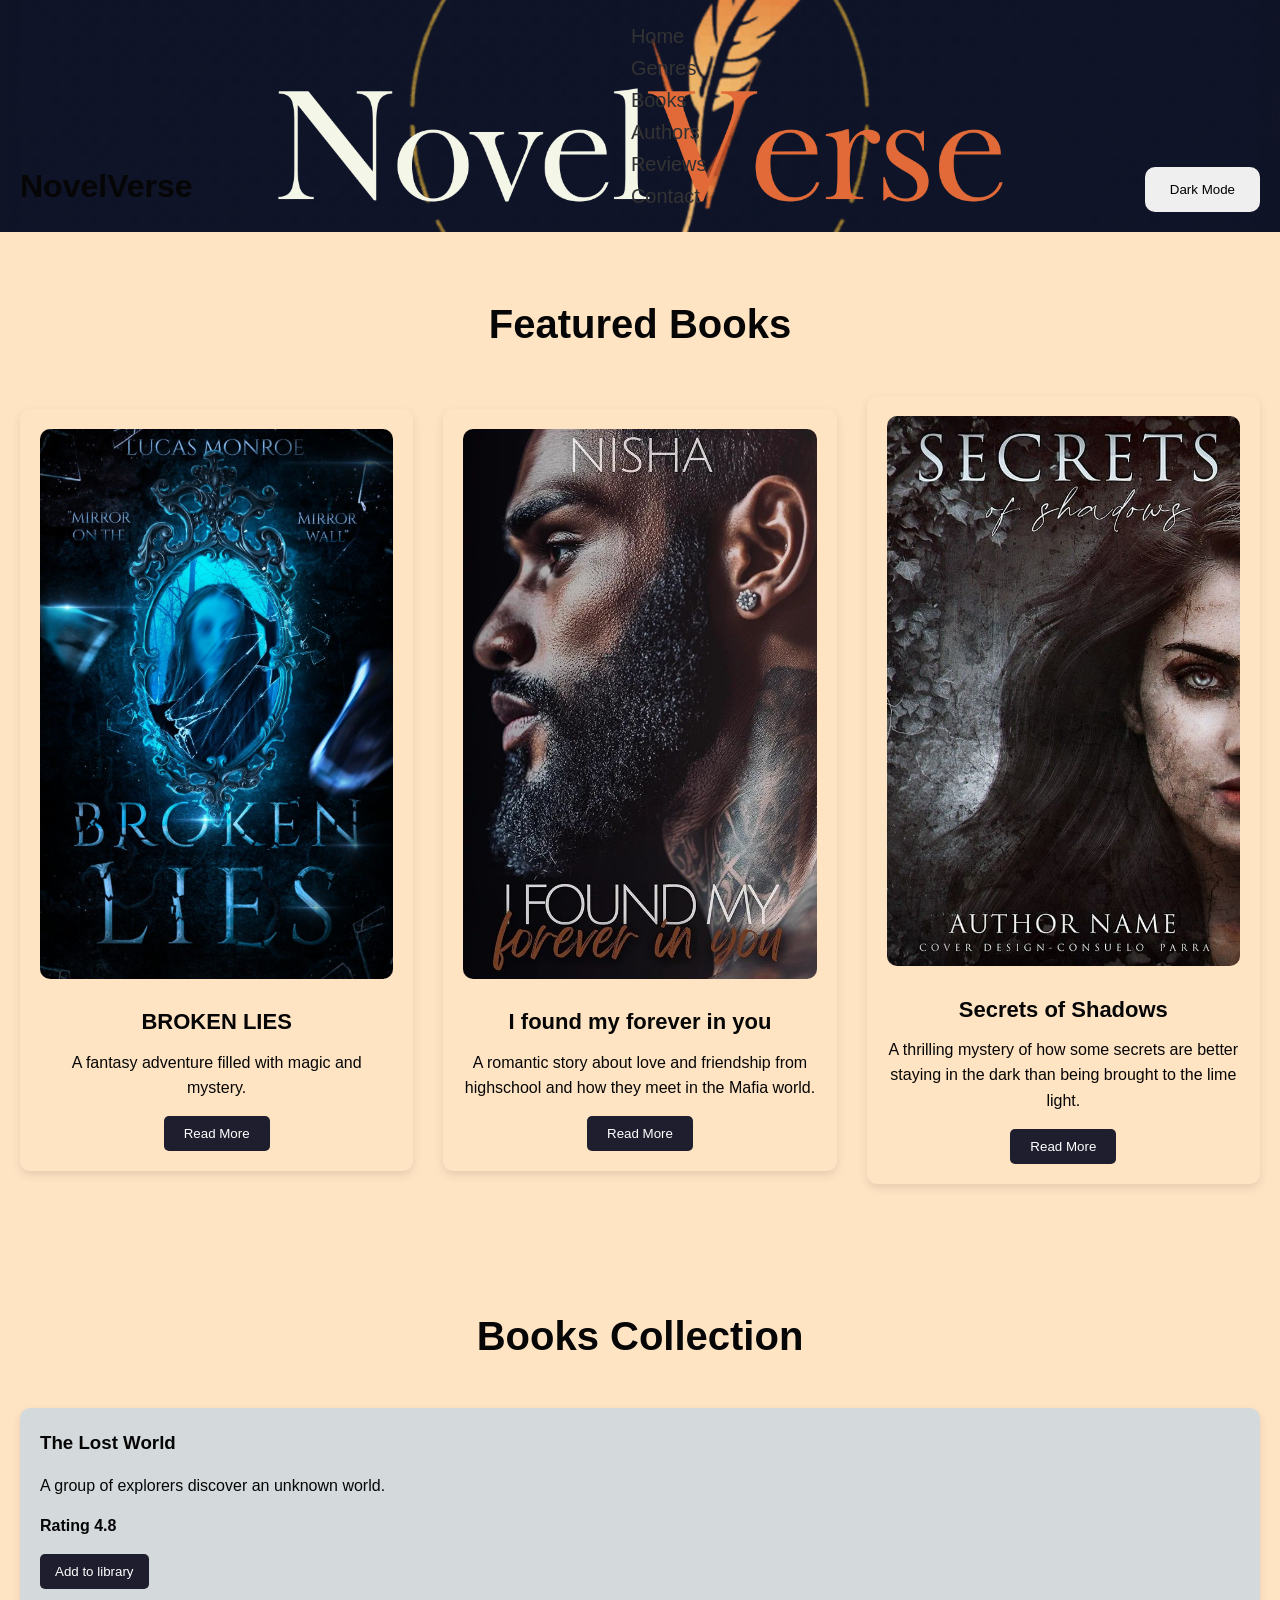
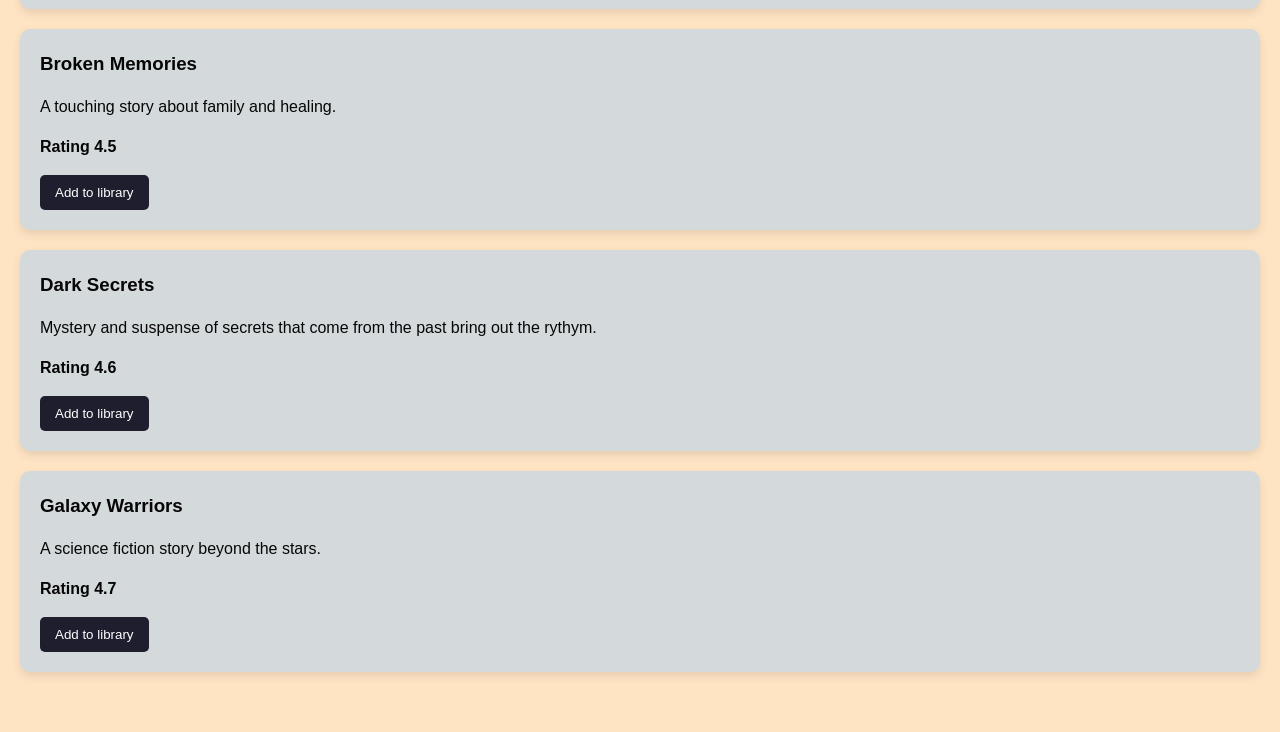
==== books.html @ 1f4577f9 "fix website paths" ====
<!DOCTYPE html>
<html lang="en">
    <head>
        <meta charset="UTF-8">
        <meta name="viewport"content="width=device-width,initial-scale=1.0">
        <title>NovelVerse</title>
        <link rel="stylesheet"href="styles.css">
    </head>
    <body>

        <header>
            <div class="logo">
                <h1>NovelVerse</h1>
            </div>

                    <nav>
                <ul>
                
                    <li><a  href="#home">Home</a></li>

                        <li><a href="#genres">Genres

                        </a>
                    </li>
                           
                           <li><a href="#books">Books</a></li>

                                <li><a href="#authors">Authors</a></li>

                                <li><a href="#reviews">Reviews</a></li>

                                        <li><a href="#contact">Contact</a></li>
                </ul>
            </nav>

            <button id="theme-toggle">Dark Mode</button>
        </header>

        <!--Featured Books-->
        <section class="featured-books">
            <h2>Featured Books</h2>
            
            <div class="book-container">
                <div class="book-card">
                    <img src="images/novel5.jpg"alt="Fantasy Book"width="350"height="450">
                    <h3>BROKEN LIES</h3>
                    <p>
                        A fantasy adventure filled with magic and mystery.
                    </p>
                    <button>Read More</button>
                                    </div>

                <div class="book-card">
                    <img src="images/novel2.jpg"alt="Romance Book"width="350"height="450">
                    <h3>I found my forever in you</h3>
                    <p>
                        A romantic story about love and friendship from highschool
                        and how they meet in the Mafia world.
                    </p>
                    <button>Read More</button>
                </div>

                <div class="book-card">
                    <img src="images/novel3.jpg"alt="Thriller Book"width="350"height="450">
                    <h3>Secrets of Shadows</h3>
                    <p>
                        A thrilling mystery of how some secrets are  better staying in the dark than being brought to the lime light.
                    </p>
                    <button>Read More</button>
                </div>

                

            </div>
        </section>

<!--Books Section-->
         <section id="books">
            <h2>Books Collection</h2>

            <div class="book-list">

                <div class="book-item">
                    <h3>The Lost World</h3>
                    <p>
                        A group of explorers discover an unknown world.
                    </p>
                    <span>Rating 4.8</span>
                    <button>Add to library</button>
                </div>

                <div class="book-item">
                    <h3>Broken Memories</h3>
                    <p>
                        A touching story about family and healing.
                    </p>
                    <span>Rating 4.5</span>
                    <button>Add to library</button>
                </div>

                <div class="book-item">
                    <h3>Dark Secrets</h3>
                    <p>
                        Mystery and suspense of secrets that come from the past bring out the rythym.
                    </p>
                    <span>Rating 4.6</span>
                    <button>Add to library</button>
                </div>

                <div class="book-item">
                    <h3>Galaxy Warriors</h3>
                    <p>
                        A science fiction story beyond the stars.
                    </p>
                    <span>Rating 4.7</span>
                   <button>Add to library</button> 
                </div>

            </div>
         </section>
---- styles.css ----
/*General Styling*/
* {
    margin:0;
    padding:0;
    box-sizing: border-box;
}

body {
    font-family:Arial, Helvetica, sans-serif;
    background-color:bisque;
    color: #060606;
    line-height: 1.6;
}

header {
    display:flex;
    justify-content: space-between;
    align-items: flex-end;
    padding:20px;
    background-color:white;
     background-image: url("images/novel1.png");
    background-size: cover;
    background-position: center;
    background-repeat: no-repeat;
    
}

nav ul li a:hover::after{
    width:100%
}

nav ul li a{
    text-decoration: none;
    color:#333;
    font-weight: 500;
    position: relative;
    transition: 0.3s ease;
    font-size: 20px;
}

nav ul{
    display: flexbox;
    gap:60px;
    list-style: none;
}

nav ul li a:hover{
    color:#000;
}
#theme-toggle{
    padding:15px 25px;
    border:none;
    color:black;
    cursor: pointer;
    border-radius: 10px;
}

#theme-toggle:hover{
    opacity:0.8;
}

/*Hero Section*/
.hero{
    height:90vh;
    display:flex;
    justify-content: center;
    align-items: center;
    text-align: center;
    padding: 20px;
    background: linear-gradient(rgba(0,0,0,0.5),rgba(0,0,0,0.5)),url('../images/novel10.jpg');
    color:rgb(3, 3, 3);
    background-size: cover;
    background-position: center;
}

.hero-text h2{
    font-size: 60px;
    margin-bottom: 19px;
}

.hero-text p{
    font-size: 25px;
    margin-bottom: 28px;
}

.hero-text input{
    padding:20px;
    width:170px;
    border:none;
    border-radius: 8px;
}

.hero-text button{
    padding: 15px 25px;
    border: none;
    background-color: #ffb703;
    cursor: pointer;
    border-radius: 5px;
}
/*Featured books*/
.featured-books{
    padding:60px 20px;
    text-align: center;
}
.featured-books h2{
    font-size: 40px;
    margin-bottom: 40px;
}
.book-container{
    display: grid;
    grid-template-columns: repeat(auto-fit,minmax(250px,1fr));
    gap:30px
}
.book-card{
    padding:20px;
    border-radius: 10px;
    box-shadow: 0 4px 10px rgba(0,0,0,0.1);
    transition: 0.3s;
}
.book-card:hover{
    transform: translateY(-10px);
}

.book-card img{
    width: 100%;
    height: 550px;
    object-fit: cover;
    border-radius: 10px;
}
.book-card h3{
    margin-top: 18px;
    font-size: 22px;
}

.book-card p{
    margin-top: 10px;
    margin-bottom: 15px;
}
.book-card button{
    padding:10px 20px;
    border:none;
    background-color: #1e1e2f;
    cursor: pointer;
    border-radius: 5px;
    color:white;
}
.book-card button:hover{
    background-color: #ffb703;
    color: black;
}

/*Genre Section*/
#genres{
    padding: 60px 20px;
    background-color: #edf2f4;
    text-align: center;
}
#genres h2{
    font-size: 40px;
    margin-bottom: 40px;
}
.genre-container{
    display: flex;
    flex-wrap: wrap;
    justify-content: center;
    gap: 20px;
}
.genre-card{
    background-color: #1e1e2f;
    color:white;
    padding: 30px;
    width:200px;
    border-radius: 10px;
    transition: 0.3s;
}
.genre-card:hover{
    background-color: #ffb703;
    color: black;
    transform:scale(1.05);
}
/*Book Collection*/
#books{
    padding:60px 20px;
}
#books h2{
    text-align: center;
    font-size: 40px;
    margin-bottom: 40px;
}
.book-list{
    display: grid;
    grid-template-columns: repeat(auto-fit,minimax(250px,1fr));
    gap: 20px;
}

.book-item{
    padding: 20px;
    background-color: rgb(212, 218, 220);
    border-radius: 10px;
    box-shadow: 0 4px 10px rgba(0,0,0,0.1);
}
.book-item h3{
    margin-bottom: 15px;
}
.book-item p{
    margin-bottom: 15px;
}
.book-item span{
    display: block;
    margin-bottom: 15px;
    font-weight: bold;
}
.book-item button{
    padding: 10px 15px;
    background-color: #1e1e2f;
    color: white;
    border: none;
    border-radius: 5px;
    cursor: pointer;
}
.book-item button:hover{
    background-color: #ffb703;
    color: black;
}

/*Author Section*/
#authors{
    padding: 60px 20px;
    background-color:rgb(212, 218, 220);
}
#authors h2{
    text-align: center;
    font-size: 40px;
    margin-bottom: 40px;
}
.author-container{
    display: flex;
    flex-wrap: wrap;
    gap:30px;
    justify-content: center;
}

.author-card{
    width: 430px;
    padding: 10px;
    background-color: antiquewhite;
    border-radius: 5px;
    text-align: center;
    box-shadow: 0 4px 10px rgba(0,0,0,0.1);
}

.author-card img{
    width:150px;
    height: 150px;
    border-radius: 50%;
    object-fit: cover;
    margin-bottom: 10px;
} 
/*Testimonials*/
#reviews{
    padding: 60px 20px;
}
#reviews h2{
    text-align: center;
    font-size: 35px;
    margin-bottom: 35px;
}

.testimonial-container{
    display: flex;
    flex-wrap: wrap;
    gap: 20px;
    justify-content: center;
}

/*Newsletter*/
.newsletter{
    padding: 60px 20px;
    text-align: center;
    background-color: #1e1e2f;
    color: #edf2f4;
}

.newsletter input{
    padding: 15px;
    width: 250px;
    border: none;
    border-radius: 5px;
}
.newsletter button{
    padding: 15px 18px;
    border: none;
    background-color: #ffb703;
    cursor: pointer;
    border-radius: 5px;
}

/*Contact Section*/
#contact{
    padding: 60px 20px;
}

#contact h2{
    text-align: center;
    margin-bottom: 40px;
    font-size: 40px;
}

.contact form{
    max-width: 700px;
    margin: auto;
    background-color: aliceblue;
    padding: 30px;
    border-radius: 10px;
    box-shadow: 0 4px 10px rgba(0,0,0,0.1);
    text-align: center;
}

.form-group{
    margin-bottom: 20px;
}

.form-group label{
    display: block;
    margin-bottom: 10px;
}

.form-group input,
.form-group textarea{
    width: 240px;
    padding: 15px;
    border: 1px solid #ccc;
    border-radius: 5px;
}

.contact-form button{
    padding: 15px 20px;
    border: none;
    background-color: #1e1e2f;
    color: white;
    cursor: pointer;
    border-radius: 5px;
}

.contact-form button:hover{
    background-color: #ffb703;
    color: black;
}
/*FAQ section*/
.faq-section{
    padding: 60px 20px;
    background-color: #edf2f4;
}
.faq-section h2{
    text-align: center;
    margin-bottom: 40px;
}

.faq-item{
    background-color: white;
    margin-bottom: 20px;
    padding: 20px;
    border-radius: 10px;
}

/*Footer*/
footer{
    background-color: #1e1e2f;
    color: white;
    padding: 50px 20px;
}

.footer-content{
    display: grid;
    grid-template-columns: repeat(auto-fit,minmax(200px,1fr));
    gap:30px;
}
.footer-section h3{
    margin-bottom: 15px;
    
}

.footer-section ul{
    list-style: none;
}
.footer-section ul li{
    margin-bottom: 10px;
}

.footer-section ul li a{
    text-decoration: none;
    color: white;
}

.footer-section ul li a:hover{
    color:#ffb703;
}
.footer-bottom{
    text-align: center;
    margin-top: 40px;
    border-top: 1px solid #444;
    padding-top: 20px;
}

/*Responsive Design*/
@media(max-width:768px){
header{
    flex-direction: column;
    gap:20px;

}
}
nav ul{
    flex-direction: column;
    gap: 20px;
}

.hero-text h2{
font-size: 40px;
}

.hero-text input{
    width: 100%;
    margin-bottom: 15px;
}

.newsletter input{
    width:100%;
    margin-bottom: 15px;
}

.book-container,
.author-container,
.testimonial-container,
.genre-container{
    flex-direction: column;
    align-items: center;
}
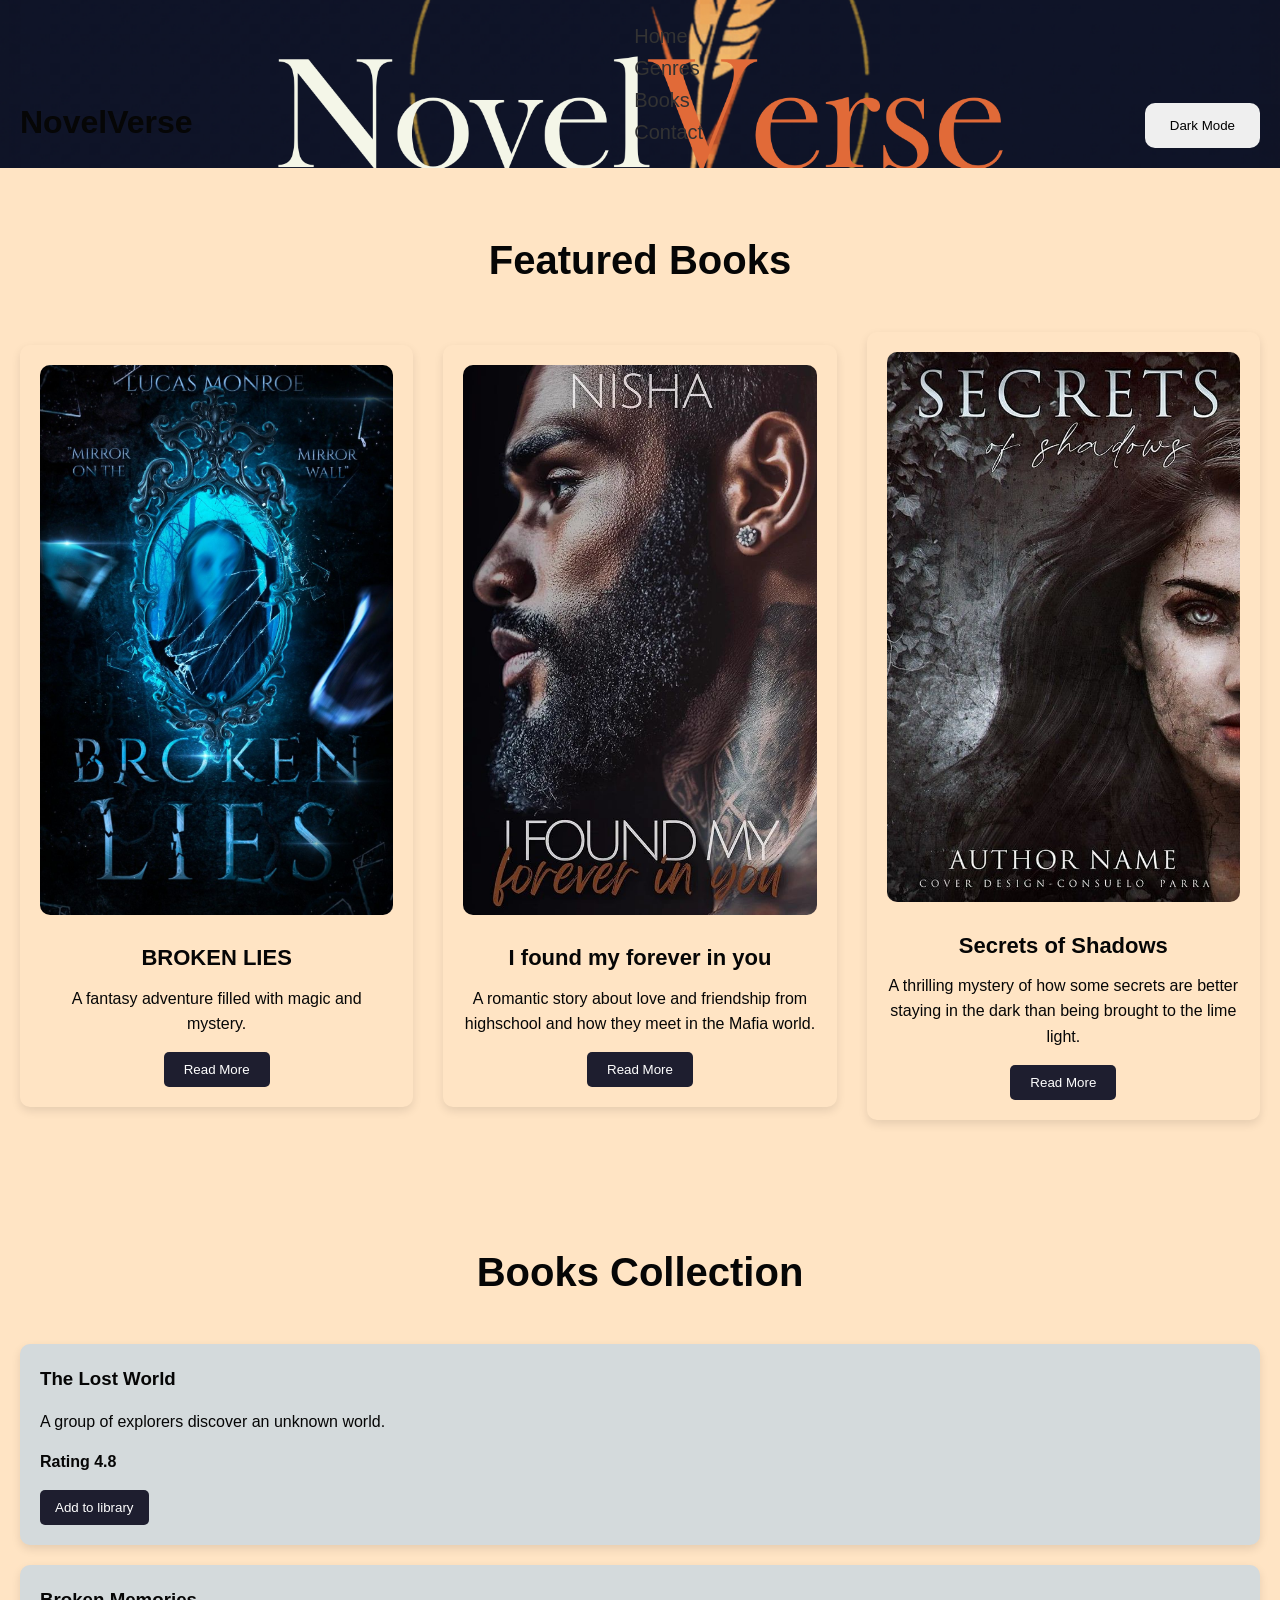
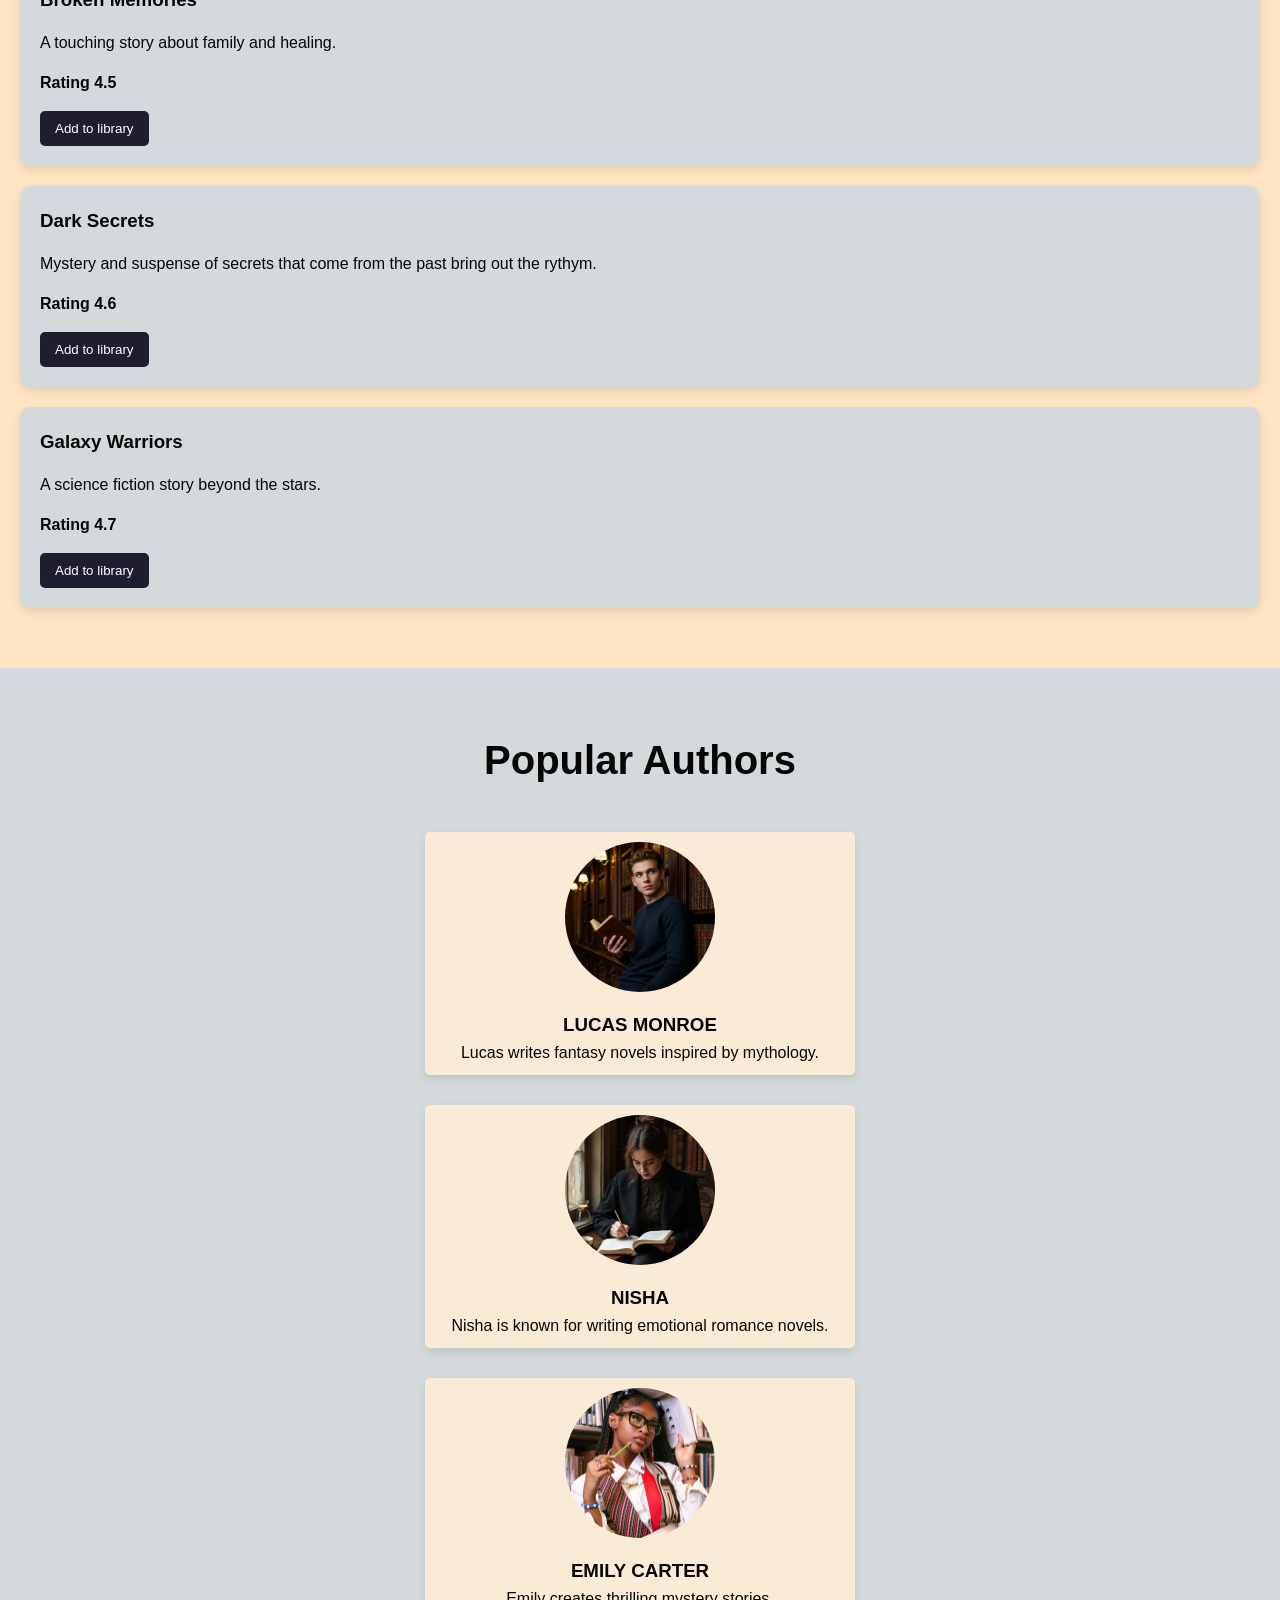
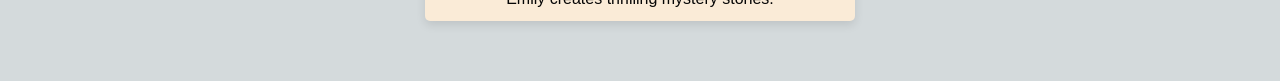
==== commit 4760b25a: "add authors section inbooks.html" ====
--- a/books.html
+++ b/books.html
@@ -25,9 +25,9 @@
                            
                            <li><a href="#books">Books</a></li>
 
-                                <li><a href="#authors">Authors</a></li>
+                            
 
-                                <li><a href="#reviews">Reviews</a></li>
+                                
 
                                         <li><a href="#contact">Contact</a></li>
                 </ul>
@@ -119,6 +119,41 @@
             </div>
          </section>
 
+        <!--Author Section-->
+         <section id="authors">
+            <h2>Popular Authors</h2>
+
+            <div class="author-container">
+
+                <div class="author-card">
+                    <img src="images/novel7.jpg"alt="novel7"width="350"height="450">
+                    <h3>LUCAS MONROE</h3>
+                    <p>
+                        Lucas writes fantasy novels inspired by mythology.
+                     </p>
+
+                </div>
+
+                <div class="author-card">
+                    <img src="images/novel6.jpg"alt="novel6"width="350"height="450">
+                    <h3>NISHA</h3>
+                    <p>
+                        Nisha is known for writing emotional romance novels.
+                     </p>
+                     
+                </div>
+
+                <div class="author-card">
+                    <img src="images/novel8.jpg"alt="novel8"width="350"height="450">
+                    <h3>EMILY CARTER</h3>
+                    <p>
+                        Emily creates thrilling mystery stories.
+                    </p>
+                </div>
+
+            </div>
+         </section> 
+
          
 
                     
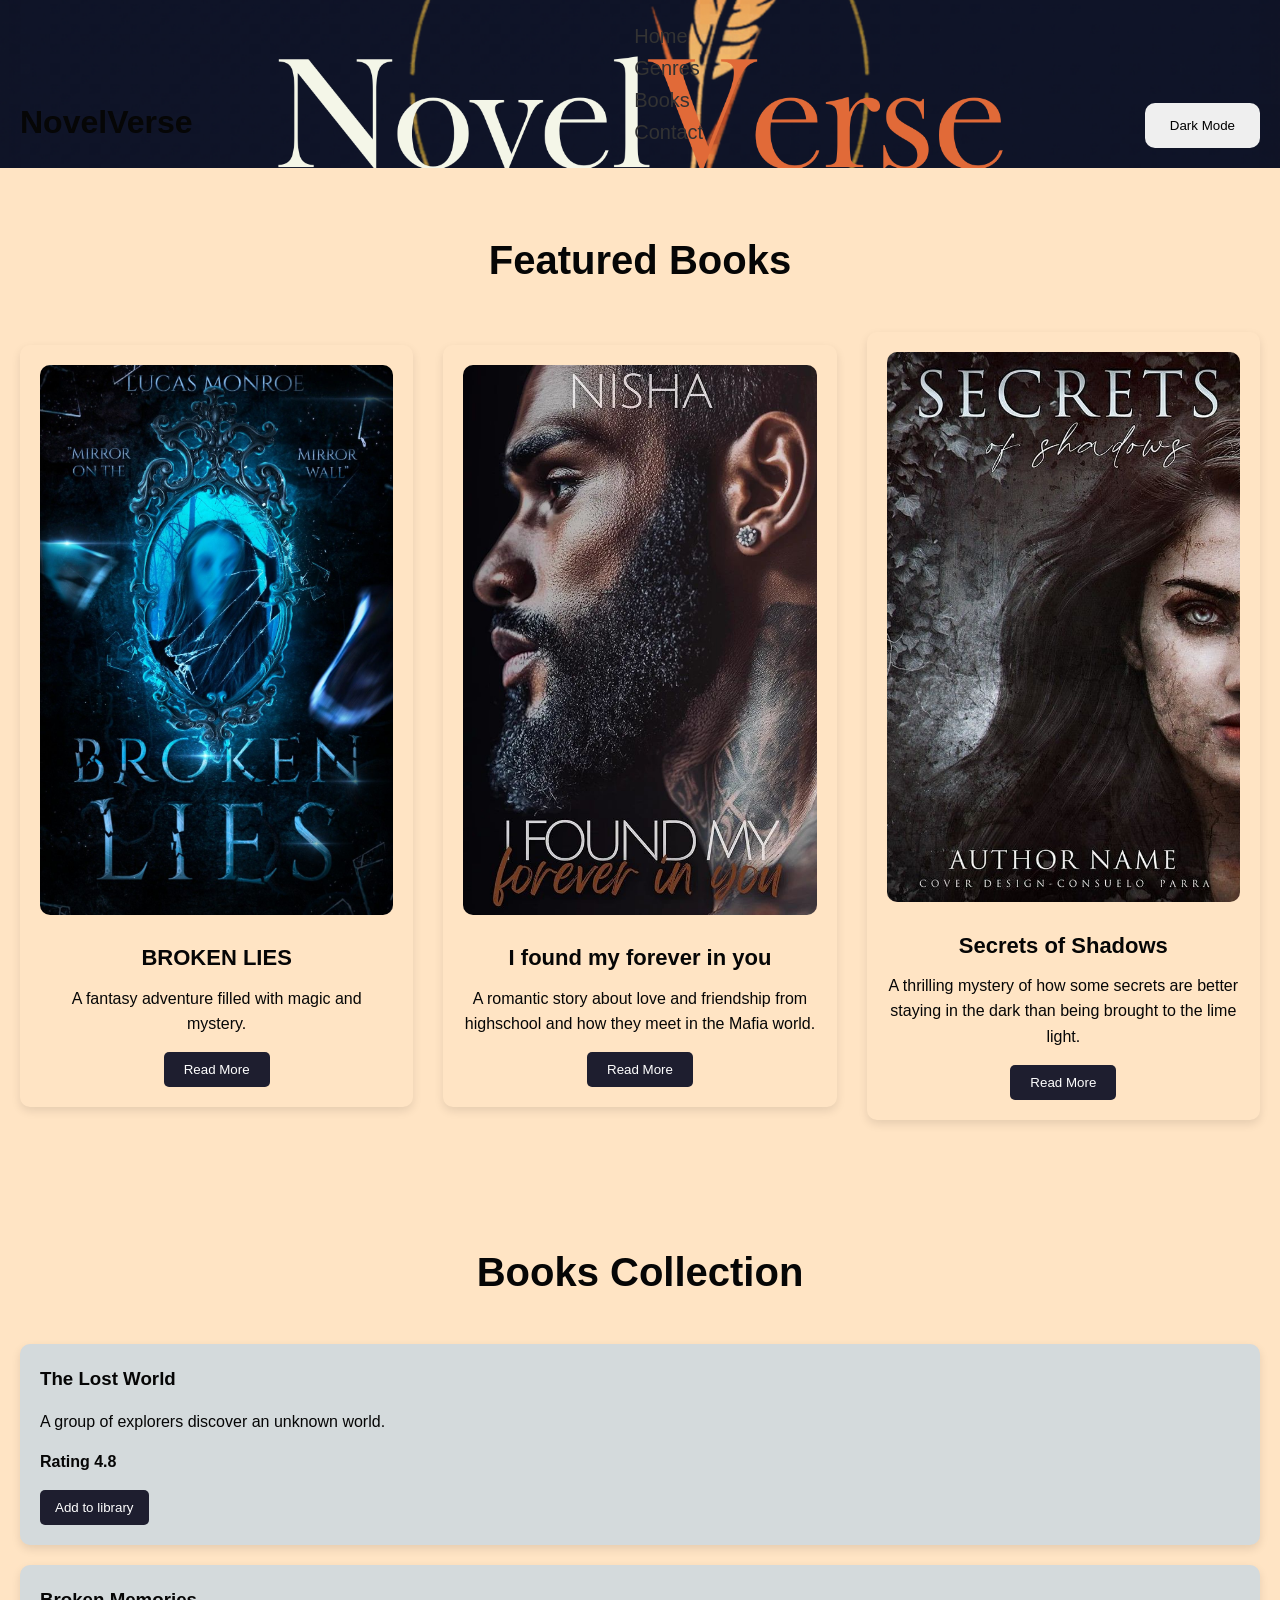
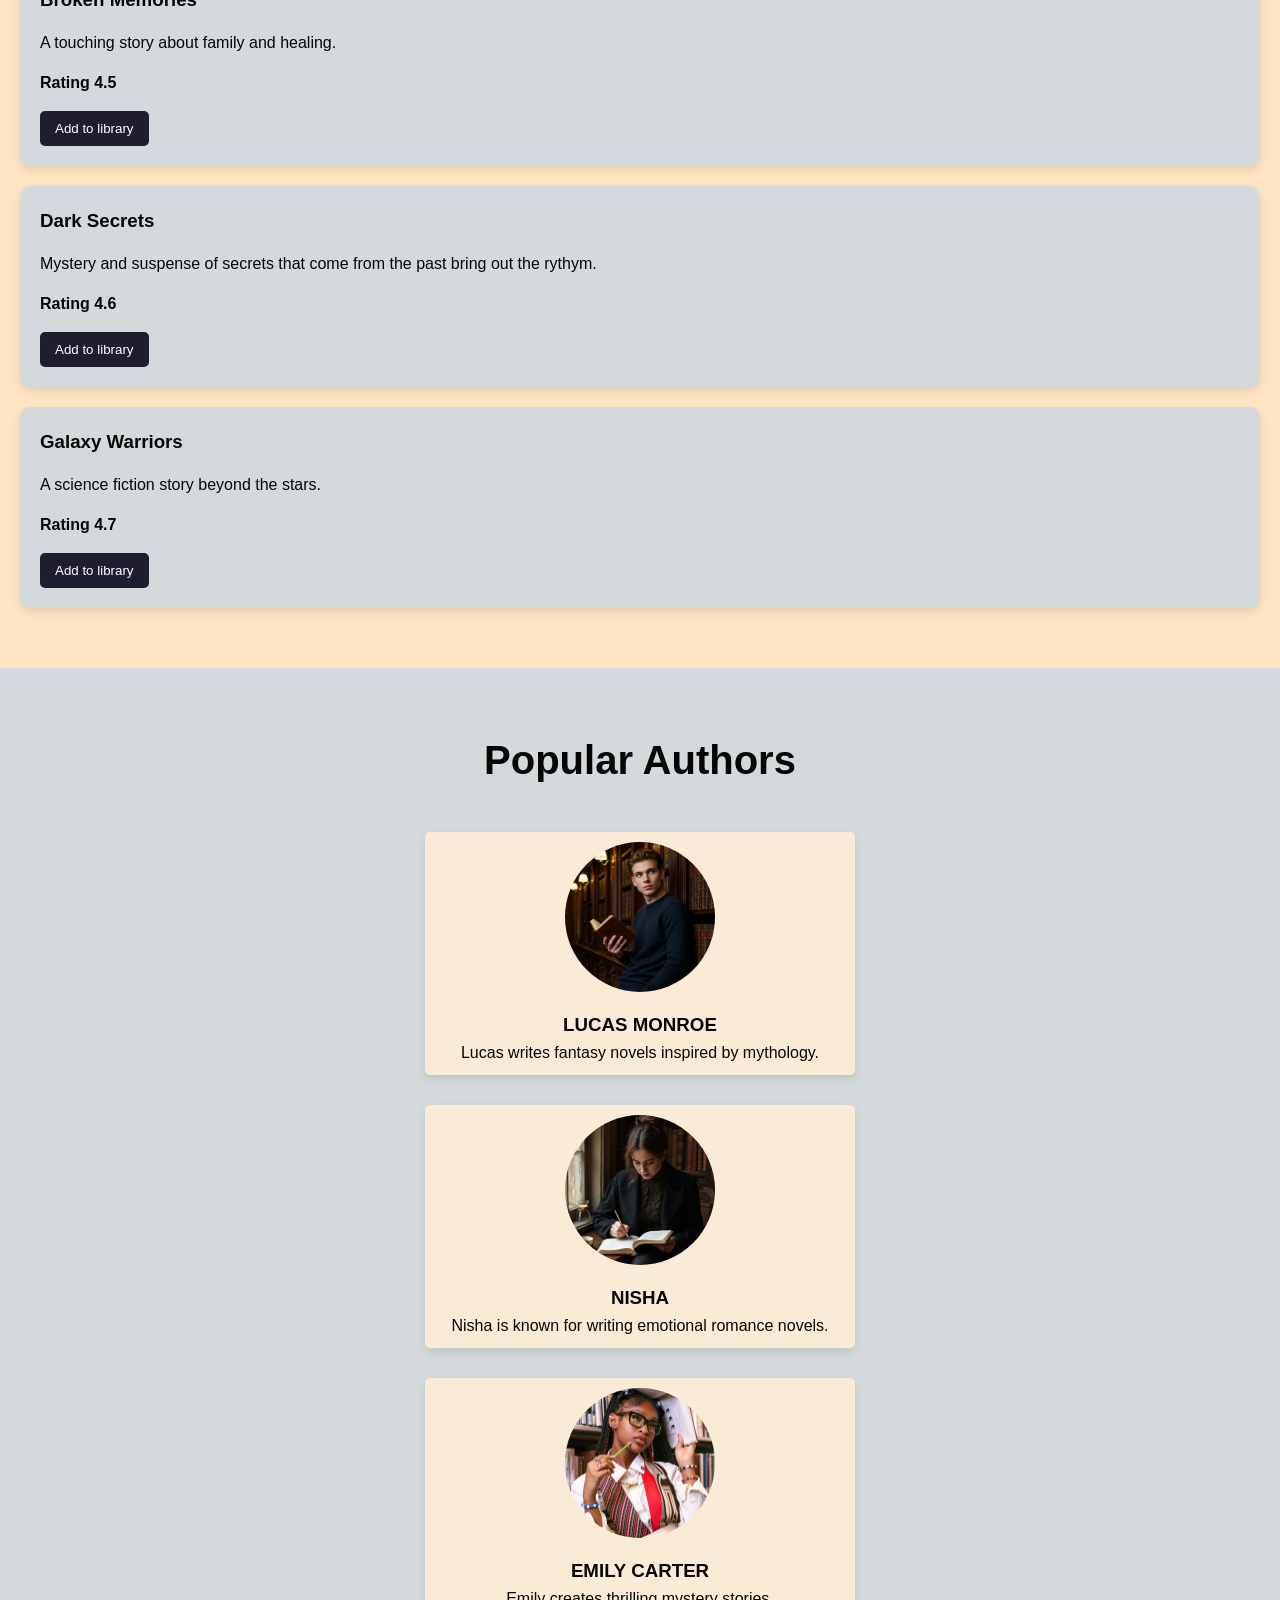
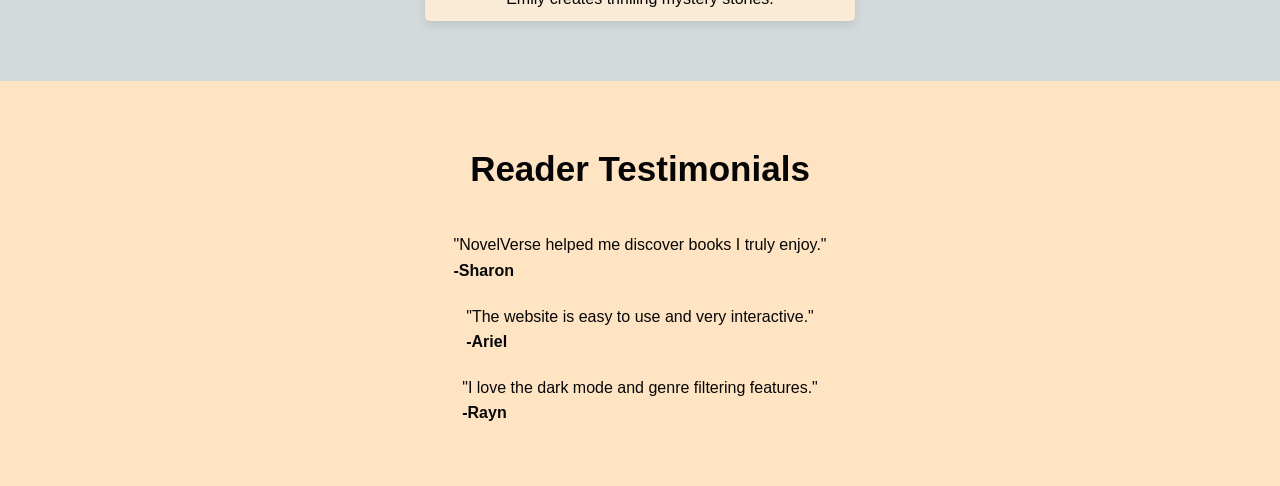
==== commit f91b6b5c: "add testimonials reviews in books.html" ====
--- a/books.html
+++ b/books.html
@@ -154,6 +154,37 @@
             </div>
          </section> 
 
+         <!--Testimonials-->
+         <section id="reviews">
+            <h2>Reader Testimonials</h2>
+
+            <div class="testimonial-container">
+
+                <div class="testimonial-card">
+                    <p>
+                        "NovelVerse helped me discover books I truly enjoy."
+                    </p>
+                    <h4>-Sharon</h4>
+                </div>
+
+                <div class="testimonial-card">
+                    <p>
+                        "The website is easy to use and very interactive."
+                    </p>
+                    <h4>-Ariel</h4>
+                </div>
+
+                <div class="template-container">
+                    <p>
+                        "I love the dark mode and genre filtering features."
+                    </p>
+                    <h4>-Rayn</h4>
+                </div>
+
+            </div>
+        </section>
+
+
          
 
                     
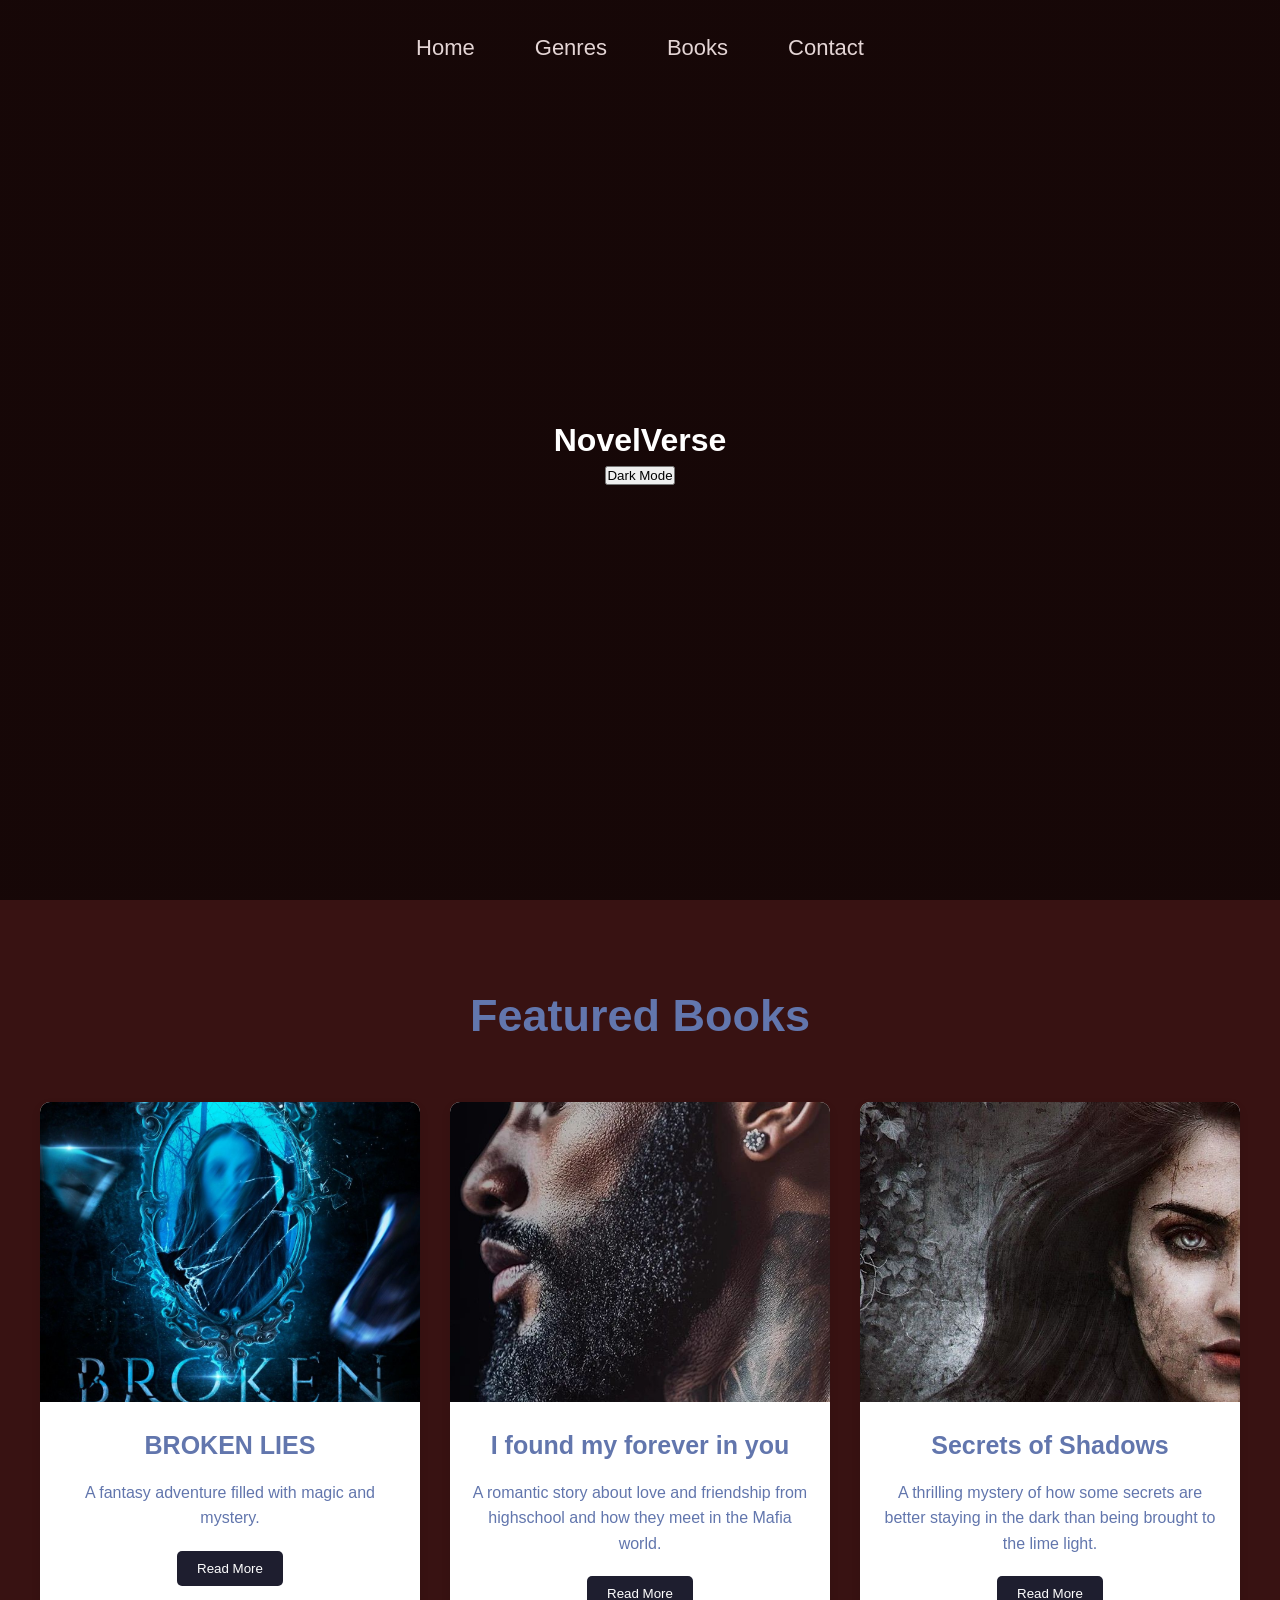
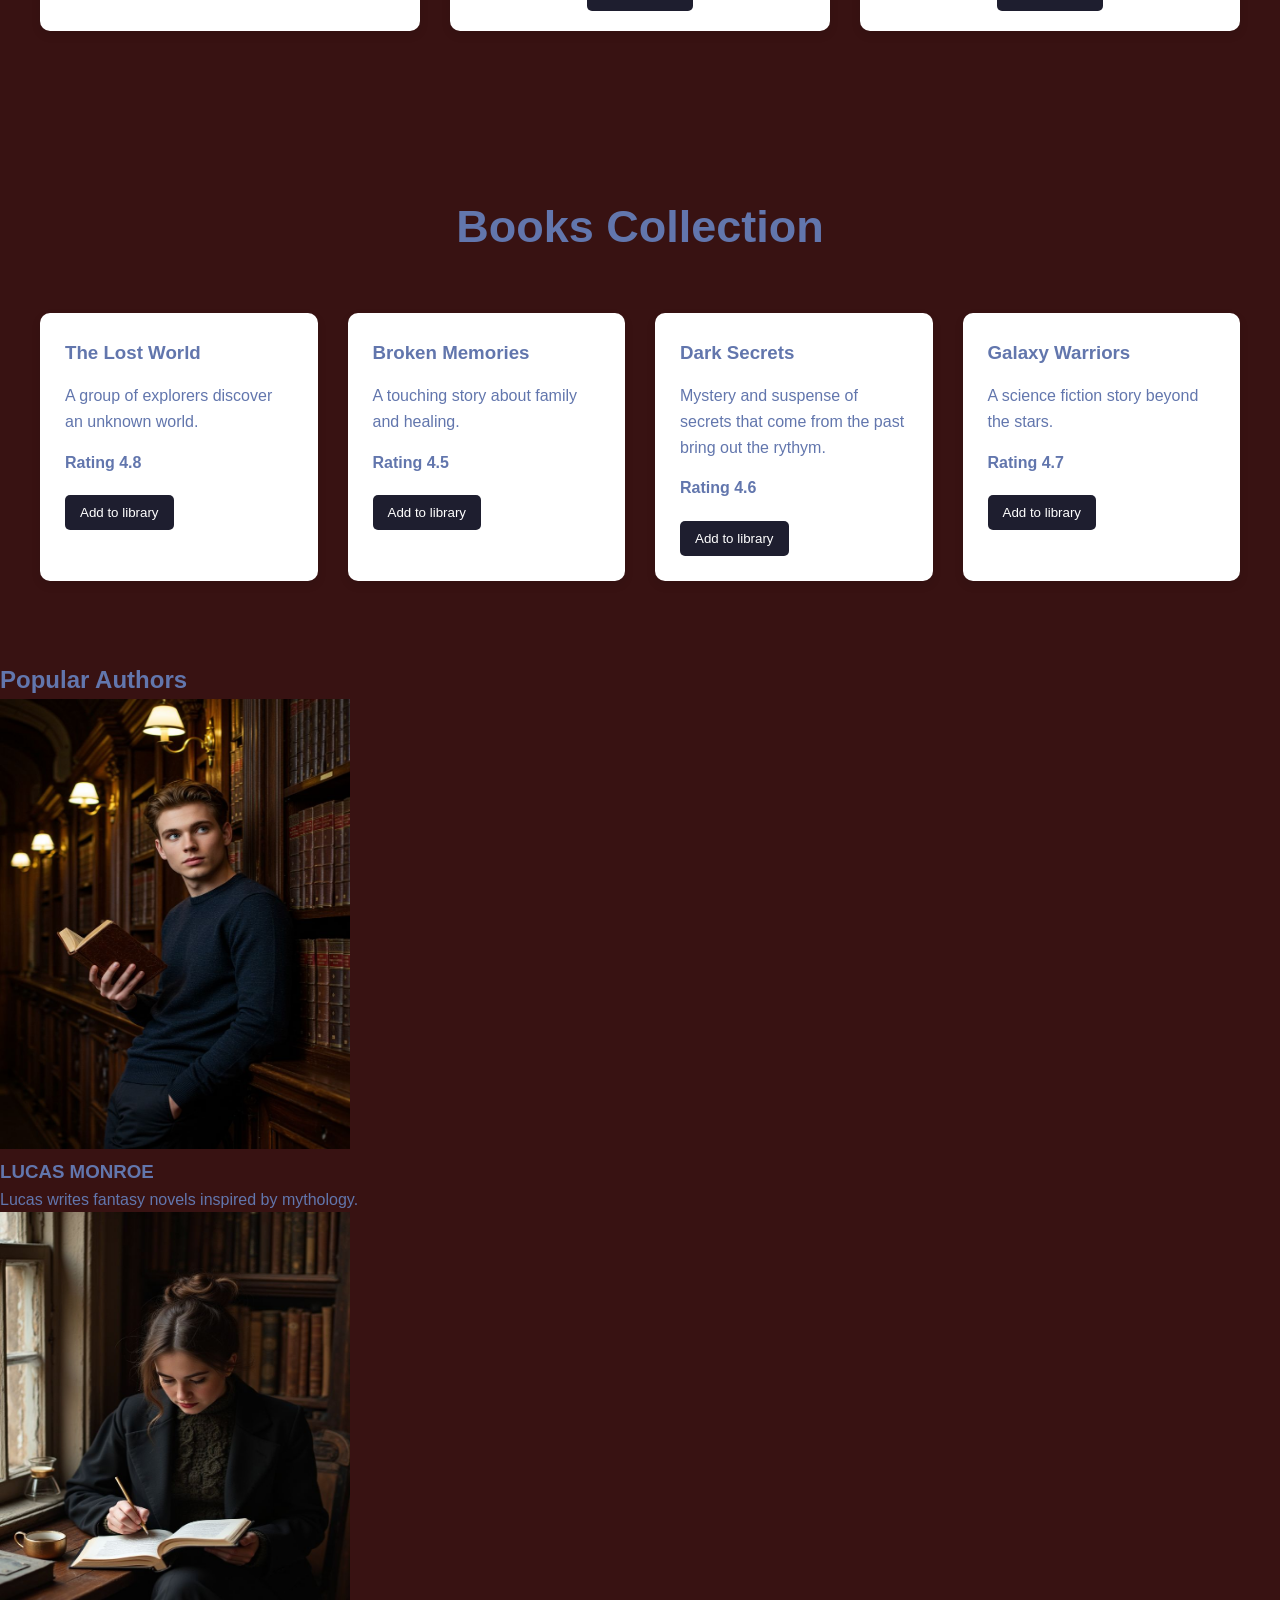
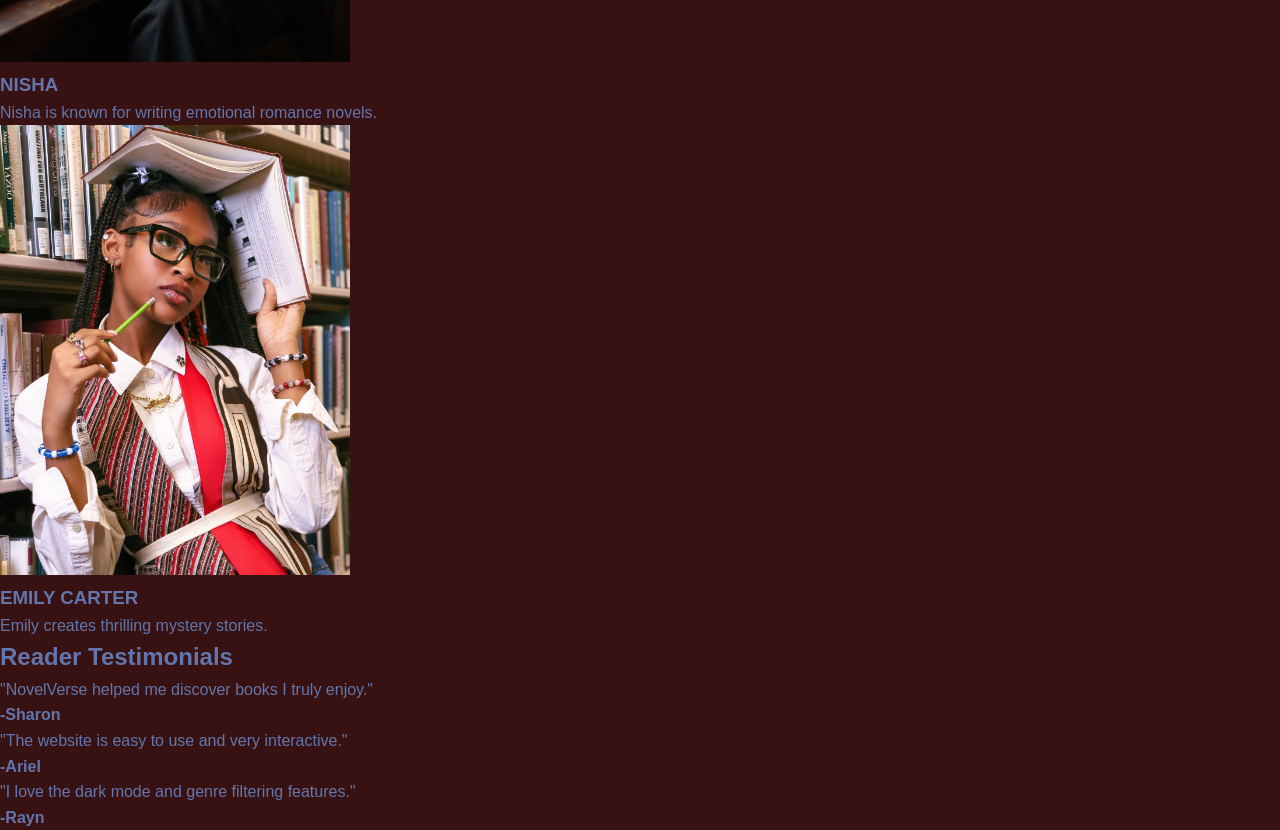
==== commit 80fdd0e4: "chore:correction on nav links" ====
--- a/books.html
+++ b/books.html
@@ -16,20 +16,17 @@
                     <nav>
                 <ul>
                 
-                    <li><a  href="#home">Home</a></li>
+                    <li><a  href="#index.html">Home</a></li>
 
-                        <li><a href="#genres">Genres
+                        <li><a href="#genres.html">Genres
 
                         </a>
                     </li>
                            
-                           <li><a href="#books">Books</a></li>
+                           <li><a href="#books.html">Books</a></li>
+    
 
-                            
-
-                                
-
-                                        <li><a href="#contact">Contact</a></li>
+                                        <li><a href="#contact.html">Contact</a></li>
                 </ul>
             </nav>
 
@@ -183,7 +180,15 @@
 
             </div>
         </section>
+<!--JavaScript File-->
+        <script src="script.js"></script>
+        
 
+    </body>
+
+
+
+</html>
 
          
 
--- a/styles.css
+++ b/styles.css
@@ -1,438 +1,620 @@
-/*General Styling*/
-* {
+/* =========================
+   GLOBAL STYLING
+========================= */
+
+*{
     margin:0;
     padding:0;
-    box-sizing: border-box;
-}
-
-body {
-    font-family:Arial, Helvetica, sans-serif;
-    background-color:bisque;
-    color: #060606;
-    line-height: 1.6;
-}
-
-header {
+    box-sizing:border-box;
+}
+
+body{
+    font-family:Arial, sans-serif;
+    background-color:#381212;
+    color:#6276ad;
+    line-height:1.6;
+}
+
+/* =========================
+ HEADER SECTION
+========================= */
+
+header{
+    background:
+    linear-gradient(rgba(0,0,0,0.6),
+    rgba(0,0,0,0.6)),
+    url("images/novel1.jpg");
+
+    background-size:cover;
+    background-position:center;
+    background-repeat:no-repeat;
+
+    height:100vh;
+
     display:flex;
-    justify-content: space-between;
-    align-items: flex-end;
+    flex-direction:column;
+    justify-content:center;
+    align-items:center;
+
+    color:white;
+    text-align:center;
     padding:20px;
-    background-color:white;
-     background-image: url("images/novel1.png");
-    background-size: cover;
-    background-position: center;
-    background-repeat: no-repeat;
-    
+}
+
+/* =========================
+   NAVIGATION
+========================= */
+
+nav{
+    position:absolute;
+    top:30px;
+    width:100%;
+}
+
+nav ul{
+    display:flex;
+    justify-content:center;
+    align-items:center;
+    gap:60px;
+    list-style:none;
+}
+
+nav ul li a{
+    text-decoration:none;
+    color:rgb(228, 213, 213);
+    font-size:22px;
+    font-weight:500;
+    position:relative;
+    transition:0.3s ease;
+}
+
+/* Hover Effect */
+
+nav ul li a:hover{
+    color:#ffb703;
+}
+
+/* Underline Animation */
+
+nav ul li a::after{
+    content:"";
+    position:absolute;
+    left:0;
+    bottom:-8px;
+
+    width:0%;
+    height:2px;
+
+    background-color:#ffb703;
+    transition:0.3s ease;
 }
 
 nav ul li a:hover::after{
-    width:100%
-}
-
-nav ul li a{
-    text-decoration: none;
-    color:#333;
-    font-weight: 500;
-    position: relative;
-    transition: 0.3s ease;
-    font-size: 20px;
-}
-
-nav ul{
-    display: flexbox;
-    gap:60px;
-    list-style: none;
-}
-
-nav ul li a:hover{
-    color:#000;
-}
-#theme-toggle{
+    width:100%;
+}
+
+/* Active Link */
+
+nav ul li a.active::after{
+    width:100%;
+}
+
+/* =========================
+   HERO CONTENT
+========================= */
+
+.hero-text h1{
+    font-size:70px;
+    margin-bottom:20px;
+}
+
+.hero-text p{
+    font-size:22px;
+    margin-bottom:30px;
+    max-width:700px;
+}
+
+/* Search Bar */
+
+.hero-text input{
+    padding:15px;
+    width:300px;
+    border:none;
+    border-radius:5px;
+    outline:none;
+}
+
+.hero-text button{
     padding:15px 25px;
     border:none;
-    color:black;
-    cursor: pointer;
-    border-radius: 10px;
-}
-
-#theme-toggle:hover{
-    opacity:0.8;
-}
-
-/*Hero Section*/
-.hero{
-    height:90vh;
-    display:flex;
-    justify-content: center;
-    align-items: center;
-    text-align: center;
-    padding: 20px;
-    background: linear-gradient(rgba(0,0,0,0.5),rgba(0,0,0,0.5)),url('../images/novel10.jpg');
-    color:rgb(3, 3, 3);
-    background-size: cover;
-    background-position: center;
-}
-
-.hero-text h2{
-    font-size: 60px;
-    margin-bottom: 19px;
-}
-
-.hero-text p{
-    font-size: 25px;
-    margin-bottom: 28px;
-}
-
-.hero-text input{
-    padding:20px;
-    width:170px;
-    border:none;
-    border-radius: 8px;
-}
-
-.hero-text button{
-    padding: 15px 25px;
-    border: none;
-    background-color: #ffb703;
-    cursor: pointer;
-    border-radius: 5px;
-}
-/*Featured books*/
+    border-radius:5px;
+    background-color:#ffb703;
+    cursor:pointer;
+    transition:0.3s ease;
+}
+
+.hero-text button:hover{
+    background-color:white;
+}
+
+/* =========================
+   FEATURED BOOKS
+========================= */
+
 .featured-books{
-    padding:60px 20px;
-    text-align: center;
-}
+    padding:80px 40px;
+    text-align:center;
+}
+
 .featured-books h2{
-    font-size: 40px;
-    margin-bottom: 40px;
-}
+    font-size:45px;
+    margin-bottom:50px;
+}
+
 .book-container{
-    display: grid;
-    grid-template-columns: repeat(auto-fit,minmax(250px,1fr));
-    gap:30px
-}
+    display:grid;
+    grid-template-columns:
+    repeat(auto-fit,minmax(250px,1fr));
+
+    gap:30px;
+}
+
 .book-card{
-    padding:20px;
-    border-radius: 10px;
-    box-shadow: 0 4px 10px rgba(0,0,0,0.1);
-    transition: 0.3s;
-}
+    background-color:white;
+    border-radius:10px;
+    overflow:hidden;
+    box-shadow:0 4px 10px rgba(0,0,0,0.1);
+
+    transition:0.3s ease;
+}
+
 .book-card:hover{
-    transform: translateY(-10px);
+    transform:translateY(-10px);
 }
 
 .book-card img{
-    width: 100%;
-    height: 550px;
-    object-fit: cover;
-    border-radius: 10px;
-}
+    width:100%;
+    height:300px;
+    object-fit:cover;
+}
+
 .book-card h3{
-    margin-top: 18px;
-    font-size: 22px;
+    margin:15px 0;
+    font-size:25px;
 }
 
 .book-card p{
-    margin-top: 10px;
-    margin-bottom: 15px;
-}
+    padding:0 20px;
+    margin-bottom:20px;
+}
+
 .book-card button{
+    margin-bottom:20px;
     padding:10px 20px;
     border:none;
-    background-color: #1e1e2f;
-    cursor: pointer;
-    border-radius: 5px;
-    color:white;
-}
+    background-color:#1e1e2f;
+    color:white;
+    border-radius:5px;
+    cursor:pointer;
+}
+
 .book-card button:hover{
-    background-color: #ffb703;
-    color: black;
-}
-
-/*Genre Section*/
+    background-color:#ffb703;
+    color:black;
+}
+
+/* =========================
+   GENRES SECTION
+========================= */
+
 #genres{
-    padding: 60px 20px;
-    background-color: #edf2f4;
-    text-align: center;
-}
+    background-color:#471f1f;
+    padding:80px 40px;
+    text-align:center;
+}
+
 #genres h2{
-    font-size: 40px;
-    margin-bottom: 40px;
-}
+    font-size:45px;
+    margin-bottom:50px;
+}
+
 .genre-container{
-    display: flex;
-    flex-wrap: wrap;
-    justify-content: center;
-    gap: 20px;
-}
+    display:flex;
+    justify-content:center;
+    flex-wrap:wrap;
+    gap:20px;
+}
+
 .genre-card{
-    background-color: #1e1e2f;
-    color:white;
-    padding: 30px;
-    width:200px;
-    border-radius: 10px;
-    transition: 0.3s;
-}
+    background-color:#1e1e2f;
+    color:white;
+
+    width:220px;
+    padding:30px;
+
+    border-radius:10px;
+
+    transition:0.3s ease;
+    cursor:pointer;
+}
+
 .genre-card:hover{
-    background-color: #ffb703;
-    color: black;
+    background-color:#ffb703;
+    color:black;
     transform:scale(1.05);
 }
-/*Book Collection*/
+
+/* =========================
+   BOOKS PAGE
+========================= */
+
 #books{
-    padding:60px 20px;
-}
+    padding:80px 40px;
+}
+
 #books h2{
-    text-align: center;
-    font-size: 40px;
-    margin-bottom: 40px;
-}
+    text-align:center;
+    font-size:45px;
+    margin-bottom:50px;
+}
+
 .book-list{
-    display: grid;
-    grid-template-columns: repeat(auto-fit,minimax(250px,1fr));
-    gap: 20px;
+    display:grid;
+    grid-template-columns:
+    repeat(auto-fit,minmax(250px,1fr));
+
+    gap:30px;
 }
 
 .book-item{
-    padding: 20px;
-    background-color: rgb(212, 218, 220);
-    border-radius: 10px;
-    box-shadow: 0 4px 10px rgba(0,0,0,0.1);
-}
+    background-color:white;
+    padding:25px;
+    border-radius:10px;
+
+    box-shadow:0 4px 10px rgba(0,0,0,0.1);
+}
+
 .book-item h3{
-    margin-bottom: 15px;
-}
+    margin-bottom:15px;
+}
+
 .book-item p{
-    margin-bottom: 15px;
-}
+    margin-bottom:15px;
+}
+
 .book-item span{
-    display: block;
-    margin-bottom: 15px;
-    font-weight: bold;
-}
+    display:block;
+    margin-bottom:20px;
+    font-weight:bold;
+}
+
 .book-item button{
-    padding: 10px 15px;
-    background-color: #1e1e2f;
-    color: white;
-    border: none;
-    border-radius: 5px;
-    cursor: pointer;
-}
+    padding:10px 15px;
+    border:none;
+    border-radius:5px;
+
+    background-color:#1e1e2f;
+    color:white;
+    cursor:pointer;
+}
+
 .book-item button:hover{
-    background-color: #ffb703;
-    color: black;
-}
-
-/*Author Section*/
-#authors{
-    padding: 60px 20px;
-    background-color:rgb(212, 218, 220);
-}
-#authors h2{
-    text-align: center;
-    font-size: 40px;
-    margin-bottom: 40px;
-}
-.author-container{
-    display: flex;
-    flex-wrap: wrap;
-    gap:30px;
-    justify-content: center;
-}
-
-.author-card{
-    width: 430px;
-    padding: 10px;
-    background-color: antiquewhite;
-    border-radius: 5px;
-    text-align: center;
-    box-shadow: 0 4px 10px rgba(0,0,0,0.1);
-}
-
-.author-card img{
-    width:150px;
-    height: 150px;
-    border-radius: 50%;
-    object-fit: cover;
-    margin-bottom: 10px;
-} 
-/*Testimonials*/
-#reviews{
-    padding: 60px 20px;
-}
-#reviews h2{
-    text-align: center;
-    font-size: 35px;
-    margin-bottom: 35px;
-}
-
-.testimonial-container{
-    display: flex;
-    flex-wrap: wrap;
-    gap: 20px;
-    justify-content: center;
-}
-
-/*Newsletter*/
-.newsletter{
-    padding: 60px 20px;
-    text-align: center;
-    background-color: #1e1e2f;
-    color: #edf2f4;
-}
-
-.newsletter input{
-    padding: 15px;
-    width: 250px;
-    border: none;
-    border-radius: 5px;
-}
-.newsletter button{
-    padding: 15px 18px;
-    border: none;
-    background-color: #ffb703;
-    cursor: pointer;
-    border-radius: 5px;
-}
-
-/*Contact Section*/
+    background-color:#ffb703;
+    color:black;
+}
+
+/* =========================
+   CONTACT FORM
+========================= */
+
 #contact{
-    padding: 60px 20px;
+    padding:80px 40px;
 }
 
 #contact h2{
-    text-align: center;
-    margin-bottom: 40px;
-    font-size: 40px;
-}
-
-.contact form{
-    max-width: 700px;
-    margin: auto;
-    background-color: aliceblue;
-    padding: 30px;
-    border-radius: 10px;
-    box-shadow: 0 4px 10px rgba(0,0,0,0.1);
-    text-align: center;
+    text-align:center;
+    font-size:45px;
+    margin-bottom:40px;
+}
+
+.contact-form{
+    max-width:700px;
+    margin:auto;
+
+    background-color:white;
+
+    padding:40px;
+    border-radius:10px;
+
+    box-shadow:0 4px 10px rgba(0,0,0,0.1);
 }
 
 .form-group{
-    margin-bottom: 20px;
+    margin-bottom:25px;
 }
 
 .form-group label{
-    display: block;
-    margin-bottom: 10px;
+    display:block;
+    margin-bottom:10px;
 }
 
 .form-group input,
 .form-group textarea{
-    width: 240px;
-    padding: 15px;
-    border: 1px solid #ccc;
-    border-radius: 5px;
+    width:100%;
+    padding:15px;
+    border:1px solid #ccc;
+    border-radius:5px;
+    outline:none;
 }
 
 .contact-form button{
-    padding: 15px 20px;
-    border: none;
-    background-color: #1e1e2f;
-    color: white;
-    cursor: pointer;
-    border-radius: 5px;
+    padding:15px 20px;
+    border:none;
+
+    background-color:#36151a;
+    color:rgb(180, 166, 166);
+
+    border-radius:5px;
+    cursor:pointer;
 }
 
 .contact-form button:hover{
-    background-color: #ffb703;
-    color: black;
-}
-/*FAQ section*/
-.faq-section{
-    padding: 60px 20px;
-    background-color: #edf2f4;
-}
-.faq-section h2{
-    text-align: center;
-    margin-bottom: 40px;
-}
-
-.faq-item{
-    background-color: white;
-    margin-bottom: 20px;
-    padding: 20px;
-    border-radius: 10px;
-}
-
-/*Footer*/
+    background-color:#ffb703;
+    color:black;
+}
+
+/* =========================
+   FOOTER
+========================= */
+
 footer{
-    background-color: #1e1e2f;
-    color: white;
-    padding: 50px 20px;
+    background-color:#1e1e2f;
+    color:white;
+
+    padding:60px 40px;
 }
 
 .footer-content{
-    display: grid;
-    grid-template-columns: repeat(auto-fit,minmax(200px,1fr));
+    display:grid;
+    grid-template-columns:
+    repeat(auto-fit,minmax(200px,1fr));
+
     gap:30px;
 }
+
 .footer-section h3{
-    margin-bottom: 15px;
-    
+    margin-bottom:15px;
 }
 
 .footer-section ul{
-    list-style: none;
-}
+    list-style:none;
+}
+
 .footer-section ul li{
-    margin-bottom: 10px;
+    margin-bottom:10px;
 }
 
 .footer-section ul li a{
-    text-decoration: none;
-    color: white;
+    text-decoration:none;
+    color:white;
 }
 
 .footer-section ul li a:hover{
     color:#ffb703;
 }
+
 .footer-bottom{
-    text-align: center;
-    margin-top: 40px;
-    border-top: 1px solid #444;
-    padding-top: 20px;
-}
-
-/*Responsive Design*/
-@media(max-width:768px){
-header{
-    flex-direction: column;
-    gap:20px;
-
-}
-}
-nav ul{
-    flex-direction: column;
-    gap: 20px;
-}
-
-.hero-text h2{
-font-size: 40px;
-}
-
-.hero-text input{
-    width: 100%;
-    margin-bottom: 15px;
-}
-
-.newsletter input{
-    width:100%;
-    margin-bottom: 15px;
-}
-
-.book-container,
-.author-container,
-.testimonial-container,
-.genre-container{
-    flex-direction: column;
-    align-items: center;
+    text-align:center;
+    margin-top:40px;
+    border-top:1px solid #444;
+    padding-top:20px;
+}
+
+/* =========================
+   DARK MODE
+========================= */
+
+.dark-mode{
+    background-color:#121212;
+    color:white;
+}
+
+.dark-mode .book-card,
+.dark-mode .book-item,
+.dark-mode .contact-form{
+    background-color:#1f1f1f;
+    color:white;
+}
+
+/* =========================
+   LARGE SCREENS
+========================= */
+
+@media (max-width:1200px){
+
+    nav ul{
+        gap:40px;
+    }
+
+    .hero-text h1{
+        font-size:60px;
+    }
+
+    .hero-text p{
+        font-size:20px;
+    }
+}
+
+/* =========================
+   LAPTOPS
+========================= */
+
+@media (max-width:992px){
+
+    header{
+        padding:20px;
+    }
+
+    nav ul{
+        gap:30px;
+    }
+
+    nav ul li a{
+        font-size:20px;
+    }
+
+    .hero-text h1{
+        font-size:50px;
+    }
+
+    .hero-text p{
+        font-size:18px;
+    }
+
+    .book-container,
+    .book-list{
+        grid-template-columns:
+        repeat(2,1fr);
+    }
+}
+
+/* =========================
+   TABLETS
+========================= */
+
+@media (max-width:768px){
+
+    header{
+        height:auto;
+        padding:40px 20px;
+    }
+
+    nav{
+        position:relative;
+        top:0;
+        margin-bottom:40px;
+    }
+
+    nav ul{
+        flex-direction:column;
+        gap:20px;
+    }
+
+    nav ul li a{
+        font-size:18px;
+    }
+
+    .hero-text h1{
+        font-size:40px;
+    }
+
+    .hero-text p{
+        font-size:16px;
+    }
+
+    .hero-text input{
+        width:100%;
+        margin-bottom:15px;
+    }
+
+    .hero-text button{
+        width:100%;
+    }
+
+    .book-container,
+    .book-list{
+        grid-template-columns:1fr;
+    }
+
+    .genre-container{
+        flex-direction:column;
+        align-items:center;
+    }
+
+    .genre-card{
+        width:90%;
+    }
+
+    .contact-form{
+        padding:25px;
+    }
+
+    .footer-content{
+        grid-template-columns:1fr;
+        text-align:center;
+    }
+}
+
+/* =========================
+   SMALL PHONES
+========================= */
+
+@media (max-width:576px){
+
+    .hero-text h1{
+        font-size:32px;
+    }
+
+    .hero-text p{
+        font-size:15px;
+    }
+
+    nav ul li a{
+        font-size:16px;
+    }
+
+    .featured-books h2,
+    #genres h2,
+    #books h2,
+    #contact h2{
+        font-size:32px;
+    }
+
+    .book-card,
+    .book-item{
+        width:100%;
+    }
+
+    .hero-text input{
+        padding:12px;
+    }
+
+    .hero-text button{
+        padding:12px;
+    }
+
+    .contact-form{
+        padding:20px;
+    }
+}
+
+/* =========================
+   EXTRA SMALL DEVICES
+========================= */
+
+@media (max-width:400px){
+
+    .hero-text h1{
+        font-size:26px;
+    }
+
+    .hero-text p{
+        font-size:14px;
+    }
+
+    nav ul{
+        gap:15px;
+    }
+
+    nav ul li a{
+        font-size:15px;
+    }
+
+    .genre-card{
+        padding:20px;
+    }
+
+    .contact-form{
+        padding:15px;
+    }
 }
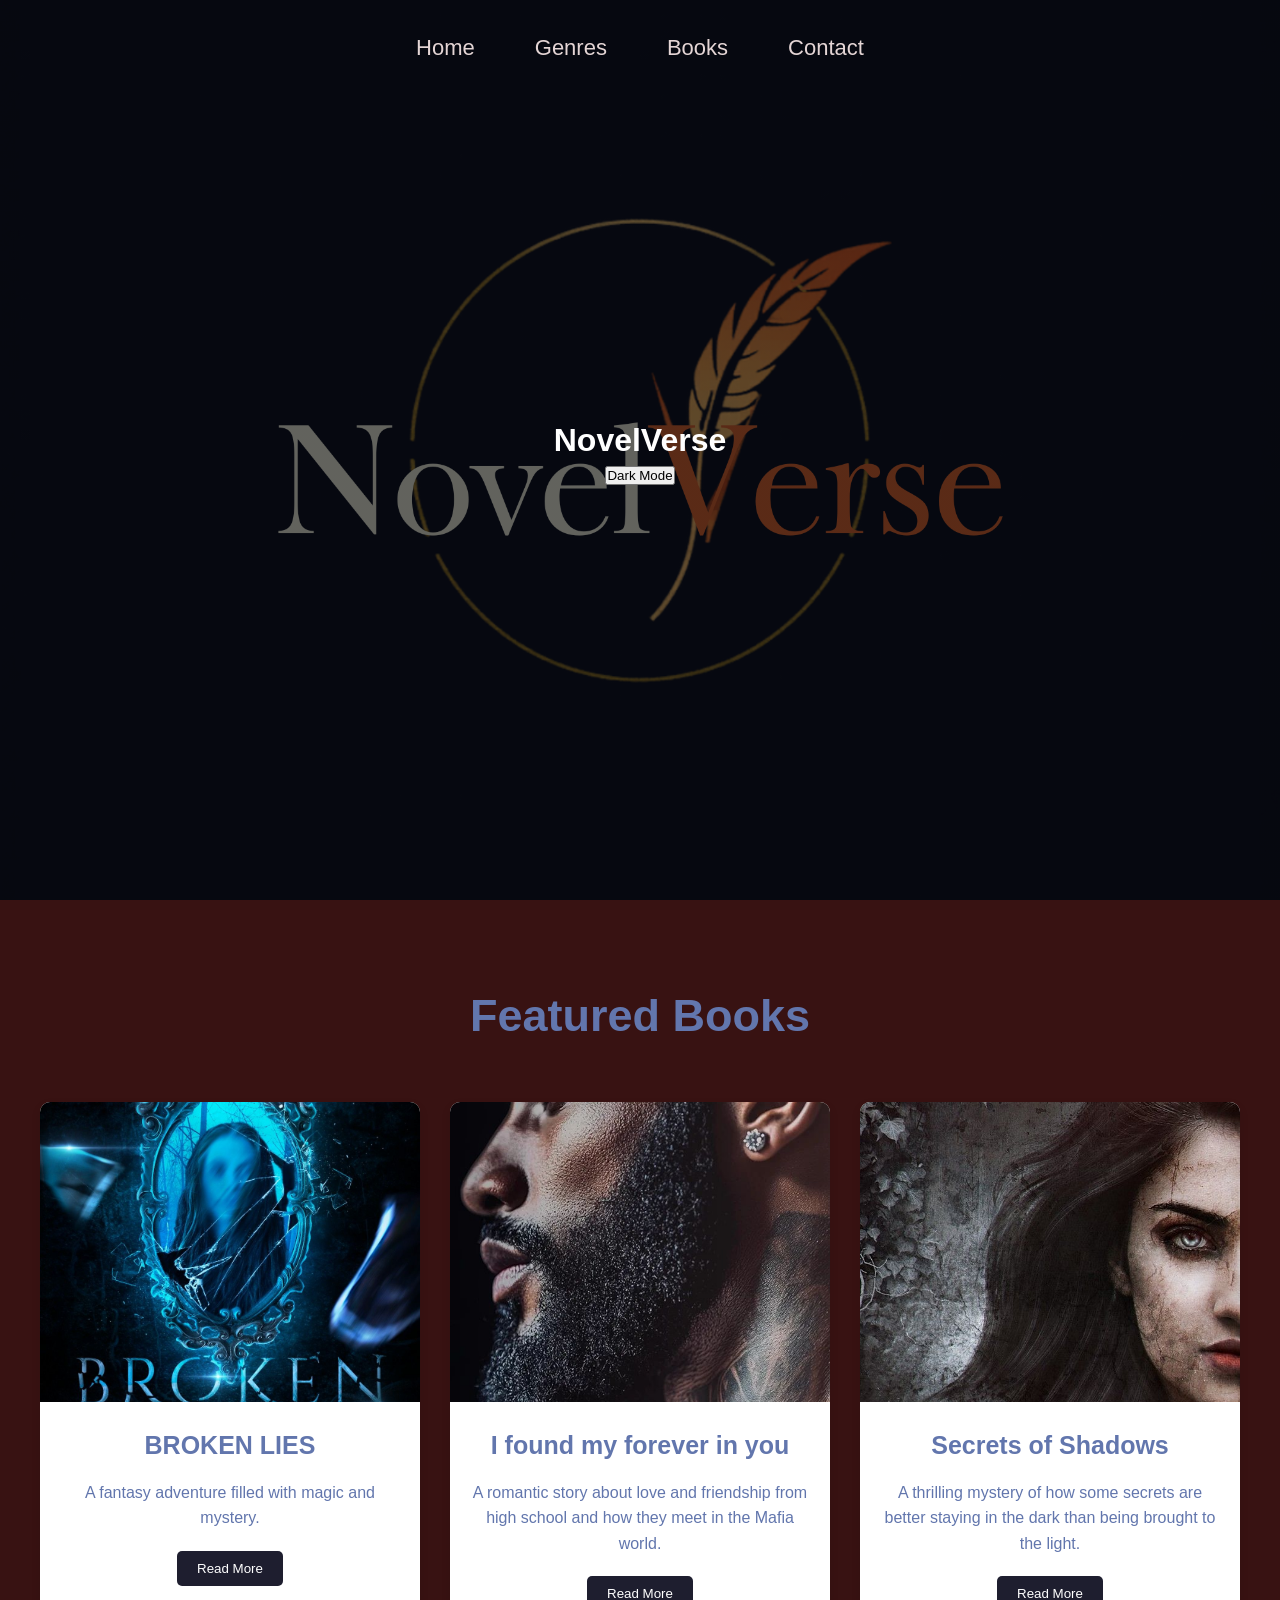
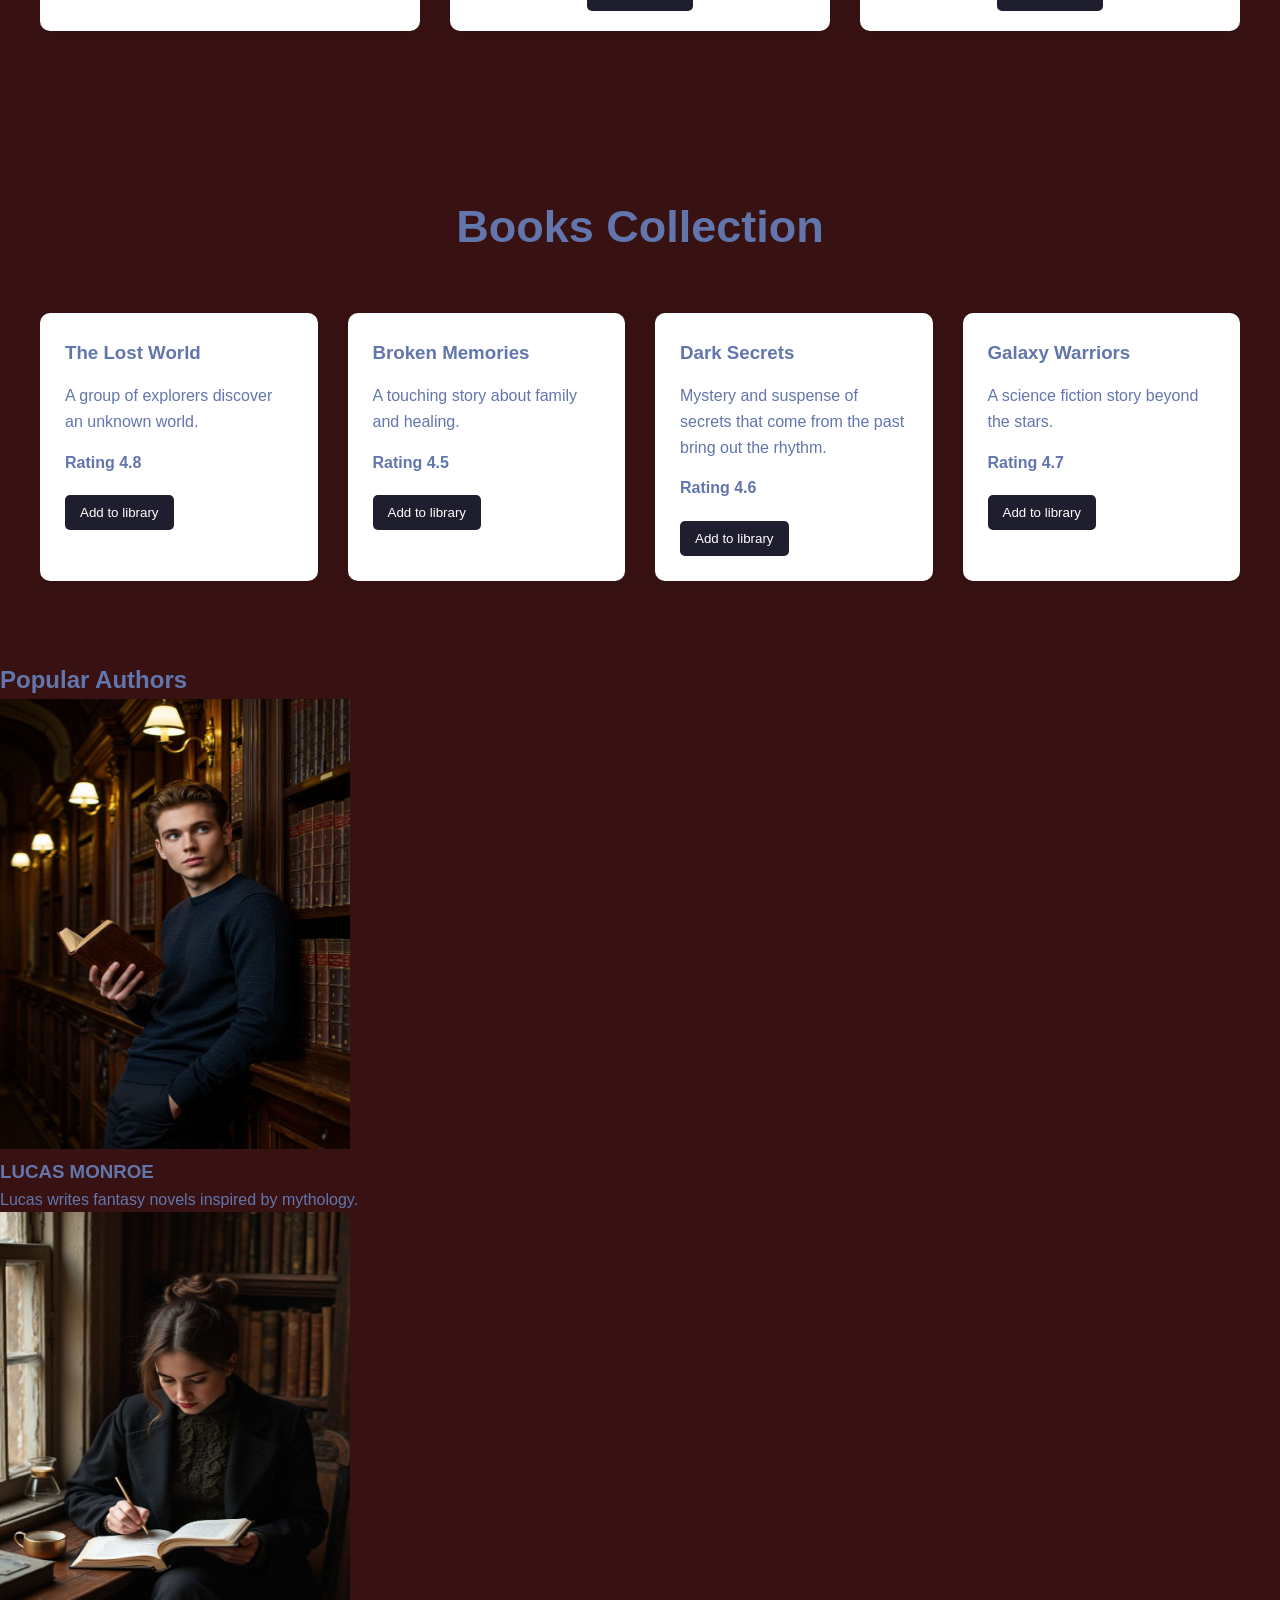
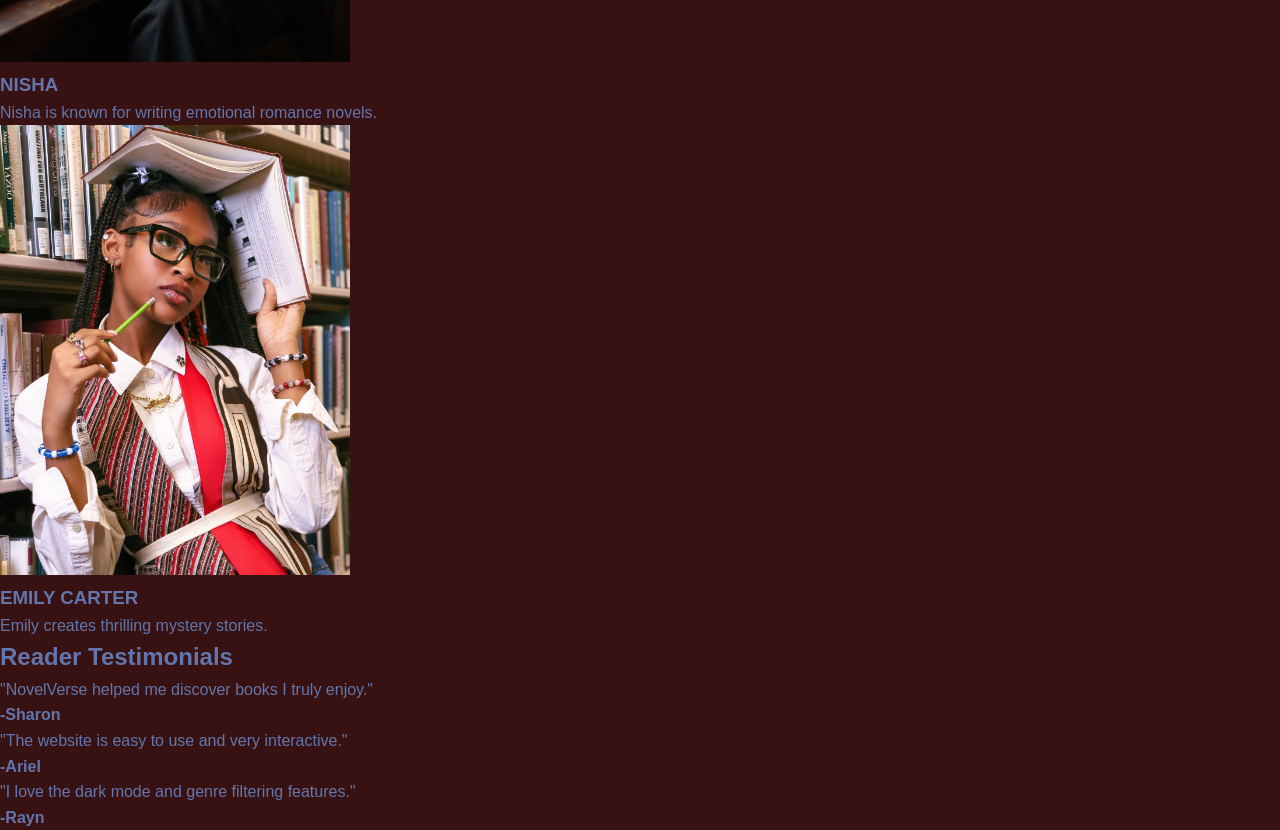
==== commit 6857a54a: "feat(ui): add theme persistence and refactor script for multi-page efficiency" ====
--- a/books.html
+++ b/books.html
@@ -2,9 +2,9 @@
 <html lang="en">
     <head>
         <meta charset="UTF-8">
-        <meta name="viewport"content="width=device-width,initial-scale=1.0">
+        <meta name="viewport" content="width=device-width, initial-scale=1.0">
         <title>NovelVerse</title>
-        <link rel="stylesheet"href="styles.css">
+        <link rel="stylesheet" href="styles.css">
     </head>
     <body>
 
@@ -13,181 +13,129 @@
                 <h1>NovelVerse</h1>
             </div>
 
-                    <nav>
+            <nav>
                 <ul>
-                
-                    <li><a  href="#index.html">Home</a></li>
-
-                        <li><a href="#genres.html">Genres
-
-                        </a>
-                    </li>
-                           
-                           <li><a href="#books.html">Books</a></li>
-    
-
-                                        <li><a href="#contact.html">Contact</a></li>
+                    <li><a href="index.html">Home</a></li>
+                    <li><a href="genres.html">Genres</a></li>
+                    <li><a href="books.html">Books</a></li>
+                    <li><a href="contact.html">Contact</a></li>
                 </ul>
             </nav>
 
             <button id="theme-toggle">Dark Mode</button>
         </header>
 
-        <!--Featured Books-->
         <section class="featured-books">
             <h2>Featured Books</h2>
             
             <div class="book-container">
                 <div class="book-card">
-                    <img src="images/novel5.jpg"alt="Fantasy Book"width="350"height="450">
+                    <img src="images/novel5.jpg" alt="Fantasy Book - Broken Lies" width="350" height="450">
                     <h3>BROKEN LIES</h3>
-                    <p>
-                        A fantasy adventure filled with magic and mystery.
-                    </p>
+                    <p>A fantasy adventure filled with magic and mystery.</p>
                     <button>Read More</button>
-                                    </div>
+                </div>
 
                 <div class="book-card">
-                    <img src="images/novel2.jpg"alt="Romance Book"width="350"height="450">
+                    <img src="images/novel2.jpg" alt="Romance Book - I found my forever in you" width="350" height="450">
                     <h3>I found my forever in you</h3>
                     <p>
-                        A romantic story about love and friendship from highschool
+                        A romantic story about love and friendship from high school
                         and how they meet in the Mafia world.
                     </p>
                     <button>Read More</button>
                 </div>
 
                 <div class="book-card">
-                    <img src="images/novel3.jpg"alt="Thriller Book"width="350"height="450">
+                    <img src="images/novel3.jpg" alt="Thriller Book - Secrets of Shadows" width="350" height="450">
                     <h3>Secrets of Shadows</h3>
-                    <p>
-                        A thrilling mystery of how some secrets are  better staying in the dark than being brought to the lime light.
-                    </p>
+                    <p>A thrilling mystery of how some secrets are better staying in the dark than being brought to the light.</p>
                     <button>Read More</button>
                 </div>
-
-                
-
             </div>
         </section>
 
-<!--Books Section-->
-         <section id="books">
+        <section id="books">
             <h2>Books Collection</h2>
 
             <div class="book-list">
-
                 <div class="book-item">
                     <h3>The Lost World</h3>
-                    <p>
-                        A group of explorers discover an unknown world.
-                    </p>
+                    <p>A group of explorers discover an unknown world.</p>
                     <span>Rating 4.8</span>
                     <button>Add to library</button>
                 </div>
 
                 <div class="book-item">
                     <h3>Broken Memories</h3>
-                    <p>
-                        A touching story about family and healing.
-                    </p>
+                    <p>A touching story about family and healing.</p>
                     <span>Rating 4.5</span>
                     <button>Add to library</button>
                 </div>
 
                 <div class="book-item">
                     <h3>Dark Secrets</h3>
-                    <p>
-                        Mystery and suspense of secrets that come from the past bring out the rythym.
-                    </p>
+                    <p>Mystery and suspense of secrets that come from the past bring out the rhythm.</p>
                     <span>Rating 4.6</span>
                     <button>Add to library</button>
                 </div>
 
                 <div class="book-item">
                     <h3>Galaxy Warriors</h3>
-                    <p>
-                        A science fiction story beyond the stars.
-                    </p>
+                    <p>A science fiction story beyond the stars.</p>
                     <span>Rating 4.7</span>
-                   <button>Add to library</button> 
+                    <button>Add to library</button> 
                 </div>
-
             </div>
          </section>
 
-        <!--Author Section-->
-         <section id="authors">
+        <section id="authors">
             <h2>Popular Authors</h2>
 
             <div class="author-container">
-
                 <div class="author-card">
-                    <img src="images/novel7.jpg"alt="novel7"width="350"height="450">
+                    <img src="images/novel7.jpg" alt="Lucas Monroe - Fantasy Author" width="350" height="450">
                     <h3>LUCAS MONROE</h3>
-                    <p>
-                        Lucas writes fantasy novels inspired by mythology.
-                     </p>
-
+                    <p>Lucas writes fantasy novels inspired by mythology.</p>
                 </div>
 
                 <div class="author-card">
-                    <img src="images/novel6.jpg"alt="novel6"width="350"height="450">
+                    <img src="images/novel6.jpg" alt="Nisha - Romance Author" width="350" height="450">
                     <h3>NISHA</h3>
-                    <p>
-                        Nisha is known for writing emotional romance novels.
-                     </p>
-                     
+                    <p>Nisha is known for writing emotional romance novels.</p>
                 </div>
 
                 <div class="author-card">
-                    <img src="images/novel8.jpg"alt="novel8"width="350"height="450">
+                    <img src="images/novel8.jpg" alt="Emily Carter - Mystery Author" width="350" height="450">
                     <h3>EMILY CARTER</h3>
-                    <p>
-                        Emily creates thrilling mystery stories.
-                    </p>
+                    <p>Emily creates thrilling mystery stories.</p>
                 </div>
+            </div>
+        </section> 
 
-            </div>
-         </section> 
-
-         <!--Testimonials-->
-         <section id="reviews">
+        <section id="reviews">
             <h2>Reader Testimonials</h2>
 
             <div class="testimonial-container">
-
                 <div class="testimonial-card">
-                    <p>
-                        "NovelVerse helped me discover books I truly enjoy."
-                    </p>
+                    <p>"NovelVerse helped me discover books I truly enjoy."</p>
                     <h4>-Sharon</h4>
                 </div>
 
                 <div class="testimonial-card">
-                    <p>
-                        "The website is easy to use and very interactive."
-                    </p>
+                    <p>"The website is easy to use and very interactive."</p>
                     <h4>-Ariel</h4>
                 </div>
 
-                <div class="template-container">
-                    <p>
-                        "I love the dark mode and genre filtering features."
-                    </p>
+                <div class="testimonial-card">
+                    <p>"I love the dark mode and genre filtering features."</p>
                     <h4>-Rayn</h4>
                 </div>
-
             </div>
         </section>
-<!--JavaScript File-->
+
         <script src="script.js"></script>
-        
-
     </body>
-
-
-
 </html>
 
          
--- a/styles.css
+++ b/styles.css
@@ -23,7 +23,7 @@
     background:
     linear-gradient(rgba(0,0,0,0.6),
     rgba(0,0,0,0.6)),
-    url("images/novel1.jpg");
+    url("images/novel1.png");
 
     background-size:cover;
     background-position:center;
